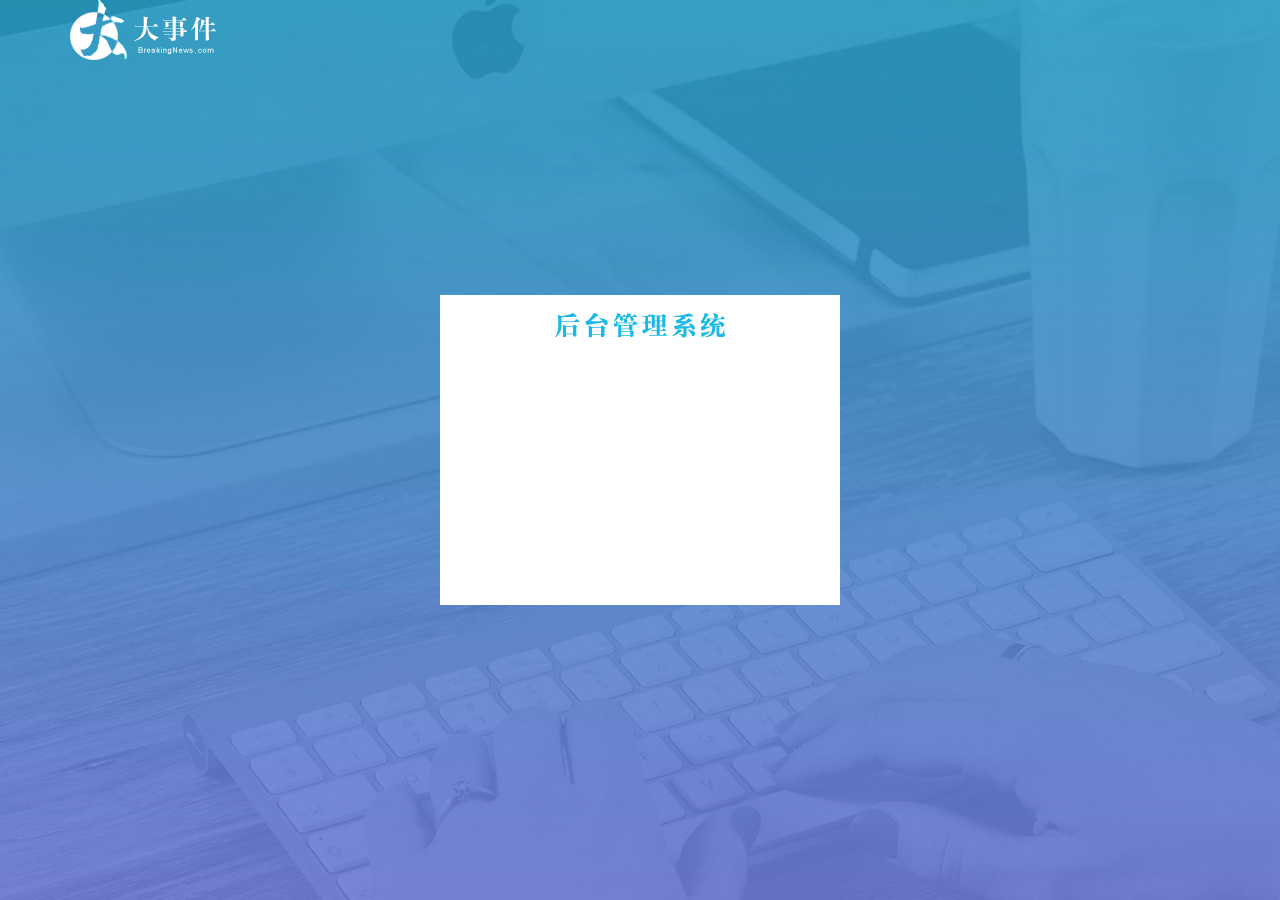
==== index.html @ 4e7e40d3 "xx" ====
<!DOCTYPE html>
<html lang="en">

<head>
  <meta charset="UTF-8" />
  <meta name="viewport" content="width=device-width, initial-scale=1.0" />
  <title>大事件-登录/注册</title>
  <!-- 导入layui的样式 -->
  <link rel="stylesheet" href="/assets/lib/layui/css/layui.css">
  <!-- 导入自己的样式 -->
  <link rel="stylesheet" href="/assets/css/login1.css">
</head>

<body>
  <!-- 头部的logo区域 -->
  <div class="layui-main">
    <img src="/assets/images/logo.png" alt="">
  </div>

  <!-- 登录注册区域 -->
  <div class="loginAndRegBox">
    <div class="title-box"></div>
  </div>
</body>

</html>
---- assets/lib/layui/css/layui.css ----
/** layui-v2.5.5 MIT License By https://www.layui.com */
 .layui-inline,img{display:inline-block;vertical-align:middle}h1,h2,h3,h4,h5,h6{font-weight:400}.layui-edge,.layui-header,.layui-inline,.layui-main{position:relative}.layui-body,.layui-edge,.layui-elip{overflow:hidden}.layui-btn,.layui-edge,.layui-inline,img{vertical-align:middle}.layui-btn,.layui-disabled,.layui-icon,.layui-unselect{-moz-user-select:none;-webkit-user-select:none;-ms-user-select:none}.layui-elip,.layui-form-checkbox span,.layui-form-pane .layui-form-label{text-overflow:ellipsis;white-space:nowrap}.layui-breadcrumb,.layui-tree-btnGroup{visibility:hidden}blockquote,body,button,dd,div,dl,dt,form,h1,h2,h3,h4,h5,h6,input,li,ol,p,pre,td,textarea,th,ul{margin:0;padding:0;-webkit-tap-highlight-color:rgba(0,0,0,0)}a:active,a:hover{outline:0}img{border:none}li{list-style:none}table{border-collapse:collapse;border-spacing:0}h4,h5,h6{font-size:100%}button,input,optgroup,option,select,textarea{font-family:inherit;font-size:inherit;font-style:inherit;font-weight:inherit;outline:0}pre{white-space:pre-wrap;white-space:-moz-pre-wrap;white-space:-pre-wrap;white-space:-o-pre-wrap;word-wrap:break-word}body{line-height:24px;font:14px Helvetica Neue,Helvetica,PingFang SC,Tahoma,Arial,sans-serif}hr{height:1px;margin:10px 0;border:0;clear:both}a{color:#333;text-decoration:none}a:hover{color:#777}a cite{font-style:normal;*cursor:pointer}.layui-border-box,.layui-border-box *{box-sizing:border-box}.layui-box,.layui-box *{box-sizing:content-box}.layui-clear{clear:both;*zoom:1}.layui-clear:after{content:'\20';clear:both;*zoom:1;display:block;height:0}.layui-inline{*display:inline;*zoom:1}.layui-edge{display:inline-block;width:0;height:0;border-width:6px;border-style:dashed;border-color:transparent}.layui-edge-top{top:-4px;border-bottom-color:#999;border-bottom-style:solid}.layui-edge-right{border-left-color:#999;border-left-style:solid}.layui-edge-bottom{top:2px;border-top-color:#999;border-top-style:solid}.layui-edge-left{border-right-color:#999;border-right-style:solid}.layui-disabled,.layui-disabled:hover{color:#d2d2d2!important;cursor:not-allowed!important}.layui-circle{border-radius:100%}.layui-show{display:block!important}.layui-hide{display:none!important}@font-face{font-family:layui-icon;src:url(../font/iconfont.eot?v=250);src:url(../font/iconfont.eot?v=250#iefix) format('embedded-opentype'),url(../font/iconfont.woff2?v=250) format('woff2'),url(../font/iconfont.woff?v=250) format('woff'),url(../font/iconfont.ttf?v=250) format('truetype'),url(../font/iconfont.svg?v=250#layui-icon) format('svg')}.layui-icon{font-family:layui-icon!important;font-size:16px;font-style:normal;-webkit-font-smoothing:antialiased;-moz-osx-font-smoothing:grayscale}.layui-icon-reply-fill:before{content:"\e611"}.layui-icon-set-fill:before{content:"\e614"}.layui-icon-menu-fill:before{content:"\e60f"}.layui-icon-search:before{content:"\e615"}.layui-icon-share:before{content:"\e641"}.layui-icon-set-sm:before{content:"\e620"}.layui-icon-engine:before{content:"\e628"}.layui-icon-close:before{content:"\1006"}.layui-icon-close-fill:before{content:"\1007"}.layui-icon-chart-screen:before{content:"\e629"}.layui-icon-star:before{content:"\e600"}.layui-icon-circle-dot:before{content:"\e617"}.layui-icon-chat:before{content:"\e606"}.layui-icon-release:before{content:"\e609"}.layui-icon-list:before{content:"\e60a"}.layui-icon-chart:before{content:"\e62c"}.layui-icon-ok-circle:before{content:"\1005"}.layui-icon-layim-theme:before{content:"\e61b"}.layui-icon-table:before{content:"\e62d"}.layui-icon-right:before{content:"\e602"}.layui-icon-left:before{content:"\e603"}.layui-icon-cart-simple:before{content:"\e698"}.layui-icon-face-cry:before{content:"\e69c"}.layui-icon-face-smile:before{content:"\e6af"}.layui-icon-survey:before{content:"\e6b2"}.layui-icon-tree:before{content:"\e62e"}.layui-icon-upload-circle:before{content:"\e62f"}.layui-icon-add-circle:before{content:"\e61f"}.layui-icon-download-circle:before{content:"\e601"}.layui-icon-templeate-1:before{content:"\e630"}.layui-icon-util:before{content:"\e631"}.layui-icon-face-surprised:before{content:"\e664"}.layui-icon-edit:before{content:"\e642"}.layui-icon-speaker:before{content:"\e645"}.layui-icon-down:before{content:"\e61a"}.layui-icon-file:before{content:"\e621"}.layui-icon-layouts:before{content:"\e632"}.layui-icon-rate-half:before{content:"\e6c9"}.layui-icon-add-circle-fine:before{content:"\e608"}.layui-icon-prev-circle:before{content:"\e633"}.layui-icon-read:before{content:"\e705"}.layui-icon-404:before{content:"\e61c"}.layui-icon-carousel:before{content:"\e634"}.layui-icon-help:before{content:"\e607"}.layui-icon-code-circle:before{content:"\e635"}.layui-icon-water:before{content:"\e636"}.layui-icon-username:before{content:"\e66f"}.layui-icon-find-fill:before{content:"\e670"}.layui-icon-about:before{content:"\e60b"}.layui-icon-location:before{content:"\e715"}.layui-icon-up:before{content:"\e619"}.layui-icon-pause:before{content:"\e651"}.layui-icon-date:before{content:"\e637"}.layui-icon-layim-uploadfile:before{content:"\e61d"}.layui-icon-delete:before{content:"\e640"}.layui-icon-play:before{content:"\e652"}.layui-icon-top:before{content:"\e604"}.layui-icon-friends:before{content:"\e612"}.layui-icon-refresh-3:before{content:"\e9aa"}.layui-icon-ok:before{content:"\e605"}.layui-icon-layer:before{content:"\e638"}.layui-icon-face-smile-fine:before{content:"\e60c"}.layui-icon-dollar:before{content:"\e659"}.layui-icon-group:before{content:"\e613"}.layui-icon-layim-download:before{content:"\e61e"}.layui-icon-picture-fine:before{content:"\e60d"}.layui-icon-link:before{content:"\e64c"}.layui-icon-diamond:before{content:"\e735"}.layui-icon-log:before{content:"\e60e"}.layui-icon-rate-solid:before{content:"\e67a"}.layui-icon-fonts-del:before{content:"\e64f"}.layui-icon-unlink:before{content:"\e64d"}.layui-icon-fonts-clear:before{content:"\e639"}.layui-icon-triangle-r:before{content:"\e623"}.layui-icon-circle:before{content:"\e63f"}.layui-icon-radio:before{content:"\e643"}.layui-icon-align-center:before{content:"\e647"}.layui-icon-align-right:before{content:"\e648"}.layui-icon-align-left:before{content:"\e649"}.layui-icon-loading-1:before{content:"\e63e"}.layui-icon-return:before{content:"\e65c"}.layui-icon-fonts-strong:before{content:"\e62b"}.layui-icon-upload:before{content:"\e67c"}.layui-icon-dialogue:before{content:"\e63a"}.layui-icon-video:before{content:"\e6ed"}.layui-icon-headset:before{content:"\e6fc"}.layui-icon-cellphone-fine:before{content:"\e63b"}.layui-icon-add-1:before{content:"\e654"}.layui-icon-face-smile-b:before{content:"\e650"}.layui-icon-fonts-html:before{content:"\e64b"}.layui-icon-form:before{content:"\e63c"}.layui-icon-cart:before{content:"\e657"}.layui-icon-camera-fill:before{content:"\e65d"}.layui-icon-tabs:before{content:"\e62a"}.layui-icon-fonts-code:before{content:"\e64e"}.layui-icon-fire:before{content:"\e756"}.layui-icon-set:before{content:"\e716"}.layui-icon-fonts-u:before{content:"\e646"}.layui-icon-triangle-d:before{content:"\e625"}.layui-icon-tips:before{content:"\e702"}.layui-icon-picture:before{content:"\e64a"}.layui-icon-more-vertical:before{content:"\e671"}.layui-icon-flag:before{content:"\e66c"}.layui-icon-loading:before{content:"\e63d"}.layui-icon-fonts-i:before{content:"\e644"}.layui-icon-refresh-1:before{content:"\e666"}.layui-icon-rmb:before{content:"\e65e"}.layui-icon-home:before{content:"\e68e"}.layui-icon-user:before{content:"\e770"}.layui-icon-notice:before{content:"\e667"}.layui-icon-login-weibo:before{content:"\e675"}.layui-icon-voice:before{content:"\e688"}.layui-icon-upload-drag:before{content:"\e681"}.layui-icon-login-qq:before{content:"\e676"}.layui-icon-snowflake:before{content:"\e6b1"}.layui-icon-file-b:before{content:"\e655"}.layui-icon-template:before{content:"\e663"}.layui-icon-auz:before{content:"\e672"}.layui-icon-console:before{content:"\e665"}.layui-icon-app:before{content:"\e653"}.layui-icon-prev:before{content:"\e65a"}.layui-icon-website:before{content:"\e7ae"}.layui-icon-next:before{content:"\e65b"}.layui-icon-component:before{content:"\e857"}.layui-icon-more:before{content:"\e65f"}.layui-icon-login-wechat:before{content:"\e677"}.layui-icon-shrink-right:before{content:"\e668"}.layui-icon-spread-left:before{content:"\e66b"}.layui-icon-camera:before{content:"\e660"}.layui-icon-note:before{content:"\e66e"}.layui-icon-refresh:before{content:"\e669"}.layui-icon-female:before{content:"\e661"}.layui-icon-male:before{content:"\e662"}.layui-icon-password:before{content:"\e673"}.layui-icon-senior:before{content:"\e674"}.layui-icon-theme:before{content:"\e66a"}.layui-icon-tread:before{content:"\e6c5"}.layui-icon-praise:before{content:"\e6c6"}.layui-icon-star-fill:before{content:"\e658"}.layui-icon-rate:before{content:"\e67b"}.layui-icon-template-1:before{content:"\e656"}.layui-icon-vercode:before{content:"\e679"}.layui-icon-cellphone:before{content:"\e678"}.layui-icon-screen-full:before{content:"\e622"}.layui-icon-screen-restore:before{content:"\e758"}.layui-icon-cols:before{content:"\e610"}.layui-icon-export:before{content:"\e67d"}.layui-icon-print:before{content:"\e66d"}.layui-icon-slider:before{content:"\e714"}.layui-icon-addition:before{content:"\e624"}.layui-icon-subtraction:before{content:"\e67e"}.layui-icon-service:before{content:"\e626"}.layui-icon-transfer:before{content:"\e691"}.layui-main{width:1140px;margin:0 auto}.layui-header{z-index:1000;height:60px}.layui-header a:hover{transition:all .5s;-webkit-transition:all .5s}.layui-side{position:fixed;left:0;top:0;bottom:0;z-index:999;width:200px;overflow-x:hidden}.layui-side-scroll{position:relative;width:220px;height:100%;overflow-x:hidden}.layui-body{position:absolute;left:200px;right:0;top:0;bottom:0;z-index:998;width:auto;overflow-y:auto;box-sizing:border-box}.layui-layout-body{overflow:hidden}.layui-layout-admin .layui-header{background-color:#23262E}.layui-layout-admin .layui-side{top:60px;width:200px;overflow-x:hidden}.layui-layout-admin .layui-body{position:fixed;top:60px;bottom:44px}.layui-layout-admin .layui-main{width:auto;margin:0 15px}.layui-layout-admin .layui-footer{position:fixed;left:200px;right:0;bottom:0;height:44px;line-height:44px;padding:0 15px;background-color:#eee}.layui-layout-admin .layui-logo{position:absolute;left:0;top:0;width:200px;height:100%;line-height:60px;text-align:center;color:#009688;font-size:16px}.layui-layout-admin .layui-header .layui-nav{background:0 0}.layui-layout-left{position:absolute!important;left:200px;top:0}.layui-layout-right{position:absolute!important;right:0;top:0}.layui-container{position:relative;margin:0 auto;padding:0 15px;box-sizing:border-box}.layui-fluid{position:relative;margin:0 auto;padding:0 15px}.layui-row:after,.layui-row:before{content:'';display:block;clear:both}.layui-col-lg1,.layui-col-lg10,.layui-col-lg11,.layui-col-lg12,.layui-col-lg2,.layui-col-lg3,.layui-col-lg4,.layui-col-lg5,.layui-col-lg6,.layui-col-lg7,.layui-col-lg8,.layui-col-lg9,.layui-col-md1,.layui-col-md10,.layui-col-md11,.layui-col-md12,.layui-col-md2,.layui-col-md3,.layui-col-md4,.layui-col-md5,.layui-col-md6,.layui-col-md7,.layui-col-md8,.layui-col-md9,.layui-col-sm1,.layui-col-sm10,.layui-col-sm11,.layui-col-sm12,.layui-col-sm2,.layui-col-sm3,.layui-col-sm4,.layui-col-sm5,.layui-col-sm6,.layui-col-sm7,.layui-col-sm8,.layui-col-sm9,.layui-col-xs1,.layui-col-xs10,.layui-col-xs11,.layui-col-xs12,.layui-col-xs2,.layui-col-xs3,.layui-col-xs4,.layui-col-xs5,.layui-col-xs6,.layui-col-xs7,.layui-col-xs8,.layui-col-xs9{position:relative;display:block;box-sizing:border-box}.layui-col-xs1,.layui-col-xs10,.layui-col-xs11,.layui-col-xs12,.layui-col-xs2,.layui-col-xs3,.layui-col-xs4,.layui-col-xs5,.layui-col-xs6,.layui-col-xs7,.layui-col-xs8,.layui-col-xs9{float:left}.layui-col-xs1{width:8.33333333%}.layui-col-xs2{width:16.66666667%}.layui-col-xs3{width:25%}.layui-col-xs4{width:33.33333333%}.layui-col-xs5{width:41.66666667%}.layui-col-xs6{width:50%}.layui-col-xs7{width:58.33333333%}.layui-col-xs8{width:66.66666667%}.layui-col-xs9{width:75%}.layui-col-xs10{width:83.33333333%}.layui-col-xs11{width:91.66666667%}.layui-col-xs12{width:100%}.layui-col-xs-offset1{margin-left:8.33333333%}.layui-col-xs-offset2{margin-left:16.66666667%}.layui-col-xs-offset3{margin-left:25%}.layui-col-xs-offset4{margin-left:33.33333333%}.layui-col-xs-offset5{margin-left:41.66666667%}.layui-col-xs-offset6{margin-left:50%}.layui-col-xs-offset7{margin-left:58.33333333%}.layui-col-xs-offset8{margin-left:66.66666667%}.layui-col-xs-offset9{margin-left:75%}.layui-col-xs-offset10{margin-left:83.33333333%}.layui-col-xs-offset11{margin-left:91.66666667%}.layui-col-xs-offset12{margin-left:100%}@media screen and (max-width:768px){.layui-hide-xs{display:none!important}.layui-show-xs-block{display:block!important}.layui-show-xs-inline{display:inline!important}.layui-show-xs-inline-block{display:inline-block!important}}@media screen and (min-width:768px){.layui-container{width:750px}.layui-hide-sm{display:none!important}.layui-show-sm-block{display:block!important}.layui-show-sm-inline{display:inline!important}.layui-show-sm-inline-block{display:inline-block!important}.layui-col-sm1,.layui-col-sm10,.layui-col-sm11,.layui-col-sm12,.layui-col-sm2,.layui-col-sm3,.layui-col-sm4,.layui-col-sm5,.layui-col-sm6,.layui-col-sm7,.layui-col-sm8,.layui-col-sm9{float:left}.layui-col-sm1{width:8.33333333%}.layui-col-sm2{width:16.66666667%}.layui-col-sm3{width:25%}.layui-col-sm4{width:33.33333333%}.layui-col-sm5{width:41.66666667%}.layui-col-sm6{width:50%}.layui-col-sm7{width:58.33333333%}.layui-col-sm8{width:66.66666667%}.layui-col-sm9{width:75%}.layui-col-sm10{width:83.33333333%}.layui-col-sm11{width:91.66666667%}.layui-col-sm12{width:100%}.layui-col-sm-offset1{margin-left:8.33333333%}.layui-col-sm-offset2{margin-left:16.66666667%}.layui-col-sm-offset3{margin-left:25%}.layui-col-sm-offset4{margin-left:33.33333333%}.layui-col-sm-offset5{margin-left:41.66666667%}.layui-col-sm-offset6{margin-left:50%}.layui-col-sm-offset7{margin-left:58.33333333%}.layui-col-sm-offset8{margin-left:66.66666667%}.layui-col-sm-offset9{margin-left:75%}.layui-col-sm-offset10{margin-left:83.33333333%}.layui-col-sm-offset11{margin-left:91.66666667%}.layui-col-sm-offset12{margin-left:100%}}@media screen and (min-width:992px){.layui-container{width:970px}.layui-hide-md{display:none!important}.layui-show-md-block{display:block!important}.layui-show-md-inline{display:inline!important}.layui-show-md-inline-block{display:inline-block!important}.layui-col-md1,.layui-col-md10,.layui-col-md11,.layui-col-md12,.layui-col-md2,.layui-col-md3,.layui-col-md4,.layui-col-md5,.layui-col-md6,.layui-col-md7,.layui-col-md8,.layui-col-md9{float:left}.layui-col-md1{width:8.33333333%}.layui-col-md2{width:16.66666667%}.layui-col-md3{width:25%}.layui-col-md4{width:33.33333333%}.layui-col-md5{width:41.66666667%}.layui-col-md6{width:50%}.layui-col-md7{width:58.33333333%}.layui-col-md8{width:66.66666667%}.layui-col-md9{width:75%}.layui-col-md10{width:83.33333333%}.layui-col-md11{width:91.66666667%}.layui-col-md12{width:100%}.layui-col-md-offset1{margin-left:8.33333333%}.layui-col-md-offset2{margin-left:16.66666667%}.layui-col-md-offset3{margin-left:25%}.layui-col-md-offset4{margin-left:33.33333333%}.layui-col-md-offset5{margin-left:41.66666667%}.layui-col-md-offset6{margin-left:50%}.layui-col-md-offset7{margin-left:58.33333333%}.layui-col-md-offset8{margin-left:66.66666667%}.layui-col-md-offset9{margin-left:75%}.layui-col-md-offset10{margin-left:83.33333333%}.layui-col-md-offset11{margin-left:91.66666667%}.layui-col-md-offset12{margin-left:100%}}@media screen and (min-width:1200px){.layui-container{width:1170px}.layui-hide-lg{display:none!important}.layui-show-lg-block{display:block!important}.layui-show-lg-inline{display:inline!important}.layui-show-lg-inline-block{display:inline-block!important}.layui-col-lg1,.layui-col-lg10,.layui-col-lg11,.layui-col-lg12,.layui-col-lg2,.layui-col-lg3,.layui-col-lg4,.layui-col-lg5,.layui-col-lg6,.layui-col-lg7,.layui-col-lg8,.layui-col-lg9{float:left}.layui-col-lg1{width:8.33333333%}.layui-col-lg2{width:16.66666667%}.layui-col-lg3{width:25%}.layui-col-lg4{width:33.33333333%}.layui-col-lg5{width:41.66666667%}.layui-col-lg6{width:50%}.layui-col-lg7{width:58.33333333%}.layui-col-lg8{width:66.66666667%}.layui-col-lg9{width:75%}.layui-col-lg10{width:83.33333333%}.layui-col-lg11{width:91.66666667%}.layui-col-lg12{width:100%}.layui-col-lg-offset1{margin-left:8.33333333%}.layui-col-lg-offset2{margin-left:16.66666667%}.layui-col-lg-offset3{margin-left:25%}.layui-col-lg-offset4{margin-left:33.33333333%}.layui-col-lg-offset5{margin-left:41.66666667%}.layui-col-lg-offset6{margin-left:50%}.layui-col-lg-offset7{margin-left:58.33333333%}.layui-col-lg-offset8{margin-left:66.66666667%}.layui-col-lg-offset9{margin-left:75%}.layui-col-lg-offset10{margin-left:83.33333333%}.layui-col-lg-offset11{margin-left:91.66666667%}.layui-col-lg-offset12{margin-left:100%}}.layui-col-space1{margin:-.5px}.layui-col-space1>*{padding:.5px}.layui-col-space3{margin:-1.5px}.layui-col-space3>*{padding:1.5px}.layui-col-space5{margin:-2.5px}.layui-col-space5>*{padding:2.5px}.layui-col-space8{margin:-3.5px}.layui-col-space8>*{padding:3.5px}.layui-col-space10{margin:-5px}.layui-col-space10>*{padding:5px}.layui-col-space12{margin:-6px}.layui-col-space12>*{padding:6px}.layui-col-space15{margin:-7.5px}.layui-col-space15>*{padding:7.5px}.layui-col-space18{margin:-9px}.layui-col-space18>*{padding:9px}.layui-col-space20{margin:-10px}.layui-col-space20>*{padding:10px}.layui-col-space22{margin:-11px}.layui-col-space22>*{padding:11px}.layui-col-space25{margin:-12.5px}.layui-col-space25>*{padding:12.5px}.layui-col-space30{margin:-15px}.layui-col-space30>*{padding:15px}.layui-btn,.layui-input,.layui-select,.layui-textarea,.layui-upload-button{outline:0;-webkit-appearance:none;transition:all .3s;-webkit-transition:all .3s;box-sizing:border-box}.layui-elem-quote{margin-bottom:10px;padding:15px;line-height:22px;border-left:5px solid #009688;border-radius:0 2px 2px 0;background-color:#f2f2f2}.layui-quote-nm{border-style:solid;border-width:1px 1px 1px 5px;background:0 0}.layui-elem-field{margin-bottom:10px;padding:0;border-width:1px;border-style:solid}.layui-elem-field legend{margin-left:20px;padding:0 10px;font-size:20px;font-weight:300}.layui-field-title{margin:10px 0 20px;border-width:1px 0 0}.layui-field-box{padding:10px 15px}.layui-field-title .layui-field-box{padding:10px 0}.layui-progress{position:relative;height:6px;border-radius:20px;background-color:#e2e2e2}.layui-progress-bar{position:absolute;left:0;top:0;width:0;max-width:100%;height:6px;border-radius:20px;text-align:right;background-color:#5FB878;transition:all .3s;-webkit-transition:all .3s}.layui-progress-big,.layui-progress-big .layui-progress-bar{height:18px;line-height:18px}.layui-progress-text{position:relative;top:-20px;line-height:18px;font-size:12px;color:#666}.layui-progress-big .layui-progress-text{position:static;padding:0 10px;color:#fff}.layui-collapse{border-width:1px;border-style:solid;border-radius:2px}.layui-colla-content,.layui-colla-item{border-top-width:1px;border-top-style:solid}.layui-colla-item:first-child{border-top:none}.layui-colla-title{position:relative;height:42px;line-height:42px;padding:0 15px 0 35px;color:#333;background-color:#f2f2f2;cursor:pointer;font-size:14px;overflow:hidden}.layui-colla-content{display:none;padding:10px 15px;line-height:22px;color:#666}.layui-colla-icon{position:absolute;left:15px;top:0;font-size:14px}.layui-card{margin-bottom:15px;border-radius:2px;background-color:#fff;box-shadow:0 1px 2px 0 rgba(0,0,0,.05)}.layui-card:last-child{margin-bottom:0}.layui-card-header{position:relative;height:42px;line-height:42px;padding:0 15px;border-bottom:1px solid #f6f6f6;color:#333;border-radius:2px 2px 0 0;font-size:14px}.layui-bg-black,.layui-bg-blue,.layui-bg-cyan,.layui-bg-green,.layui-bg-orange,.layui-bg-red{color:#fff!important}.layui-card-body{position:relative;padding:10px 15px;line-height:24px}.layui-card-body[pad15]{padding:15px}.layui-card-body[pad20]{padding:20px}.layui-card-body .layui-table{margin:5px 0}.layui-card .layui-tab{margin:0}.layui-panel-window{position:relative;padding:15px;border-radius:0;border-top:5px solid #E6E6E6;background-color:#fff}.layui-auxiliar-moving{position:fixed;left:0;right:0;top:0;bottom:0;width:100%;height:100%;background:0 0;z-index:9999999999}.layui-form-label,.layui-form-mid,.layui-form-select,.layui-input-block,.layui-input-inline,.layui-textarea{position:relative}.layui-bg-red{background-color:#FF5722!important}.layui-bg-orange{background-color:#FFB800!important}.layui-bg-green{background-color:#009688!important}.layui-bg-cyan{background-color:#2F4056!important}.layui-bg-blue{background-color:#1E9FFF!important}.layui-bg-black{background-color:#393D49!important}.layui-bg-gray{background-color:#eee!important;color:#666!important}.layui-badge-rim,.layui-colla-content,.layui-colla-item,.layui-collapse,.layui-elem-field,.layui-form-pane .layui-form-item[pane],.layui-form-pane .layui-form-label,.layui-input,.layui-layedit,.layui-layedit-tool,.layui-quote-nm,.layui-select,.layui-tab-bar,.layui-tab-card,.layui-tab-title,.layui-tab-title .layui-this:after,.layui-textarea{border-color:#e6e6e6}.layui-timeline-item:before,hr{background-color:#e6e6e6}.layui-text{line-height:22px;font-size:14px;color:#666}.layui-text h1,.layui-text h2,.layui-text h3{font-weight:500;color:#333}.layui-text h1{font-size:30px}.layui-text h2{font-size:24px}.layui-text h3{font-size:18px}.layui-text a:not(.layui-btn){color:#01AAED}.layui-text a:not(.layui-btn):hover{text-decoration:underline}.layui-text ul{padding:5px 0 5px 15px}.layui-text ul li{margin-top:5px;list-style-type:disc}.layui-text em,.layui-word-aux{color:#999!important;padding:0 5px!important}.layui-btn{display:inline-block;height:38px;line-height:38px;padding:0 18px;background-color:#009688;color:#fff;white-space:nowrap;text-align:center;font-size:14px;border:none;border-radius:2px;cursor:pointer}.layui-btn:hover{opacity:.8;filter:alpha(opacity=80);color:#fff}.layui-btn:active{opacity:1;filter:alpha(opacity=100)}.layui-btn+.layui-btn{margin-left:10px}.layui-btn-container{font-size:0}.layui-btn-container .layui-btn{margin-right:10px;margin-bottom:10px}.layui-btn-container .layui-btn+.layui-btn{margin-left:0}.layui-table .layui-btn-container .layui-btn{margin-bottom:9px}.layui-btn-radius{border-radius:100px}.layui-btn .layui-icon{margin-right:3px;font-size:18px;vertical-align:bottom;vertical-align:middle\9}.layui-btn-primary{border:1px solid #C9C9C9;background-color:#fff;color:#555}.layui-btn-primary:hover{border-color:#009688;color:#333}.layui-btn-normal{background-color:#1E9FFF}.layui-btn-warm{background-color:#FFB800}.layui-btn-danger{background-color:#FF5722}.layui-btn-checked{background-color:#5FB878}.layui-btn-disabled,.layui-btn-disabled:active,.layui-btn-disabled:hover{border:1px solid #e6e6e6;background-color:#FBFBFB;color:#C9C9C9;cursor:not-allowed;opacity:1}.layui-btn-lg{height:44px;line-height:44px;padding:0 25px;font-size:16px}.layui-btn-sm{height:30px;line-height:30px;padding:0 10px;font-size:12px}.layui-btn-sm i{font-size:16px!important}.layui-btn-xs{height:22px;line-height:22px;padding:0 5px;font-size:12px}.layui-btn-xs i{font-size:14px!important}.layui-btn-group{display:inline-block;vertical-align:middle;font-size:0}.layui-btn-group .layui-btn{margin-left:0!important;margin-right:0!important;border-left:1px solid rgba(255,255,255,.5);border-radius:0}.layui-btn-group .layui-btn-primary{border-left:none}.layui-btn-group .layui-btn-primary:hover{border-color:#C9C9C9;color:#009688}.layui-btn-group .layui-btn:first-child{border-left:none;border-radius:2px 0 0 2px}.layui-btn-group .layui-btn-primary:first-child{border-left:1px solid #c9c9c9}.layui-btn-group .layui-btn:last-child{border-radius:0 2px 2px 0}.layui-btn-group .layui-btn+.layui-btn{margin-left:0}.layui-btn-group+.layui-btn-group{margin-left:10px}.layui-btn-fluid{width:100%}.layui-input,.layui-select,.layui-textarea{height:38px;line-height:1.3;line-height:38px\9;border-width:1px;border-style:solid;background-color:#fff;border-radius:2px}.layui-input::-webkit-input-placeholder,.layui-select::-webkit-input-placeholder,.layui-textarea::-webkit-input-placeholder{line-height:1.3}.layui-input,.layui-textarea{display:block;width:100%;padding-left:10px}.layui-input:hover,.layui-textarea:hover{border-color:#D2D2D2!important}.layui-input:focus,.layui-textarea:focus{border-color:#C9C9C9!important}.layui-textarea{min-height:100px;height:auto;line-height:20px;padding:6px 10px;resize:vertical}.layui-select{padding:0 10px}.layui-form input[type=checkbox],.layui-form input[type=radio],.layui-form select{display:none}.layui-form [lay-ignore]{display:initial}.layui-form-item{margin-bottom:15px;clear:both;*zoom:1}.layui-form-item:after{content:'\20';clear:both;*zoom:1;display:block;height:0}.layui-form-label{float:left;display:block;padding:9px 15px;width:80px;font-weight:400;line-height:20px;text-align:right}.layui-form-label-col{display:block;float:none;padding:9px 0;line-height:20px;text-align:left}.layui-form-item .layui-inline{margin-bottom:5px;margin-right:10px}.layui-input-block{margin-left:110px;min-height:36px}.layui-input-inline{display:inline-block;vertical-align:middle}.layui-form-item .layui-input-inline{float:left;width:190px;margin-right:10px}.layui-form-text .layui-input-inline{width:auto}.layui-form-mid{float:left;display:block;padding:9px 0!important;line-height:20px;margin-right:10px}.layui-form-danger+.layui-form-select .layui-input,.layui-form-danger:focus{border-color:#FF5722!important}.layui-form-select .layui-input{padding-right:30px;cursor:pointer}.layui-form-select .layui-edge{position:absolute;right:10px;top:50%;margin-top:-3px;cursor:pointer;border-width:6px;border-top-color:#c2c2c2;border-top-style:solid;transition:all .3s;-webkit-transition:all .3s}.layui-form-select dl{display:none;position:absolute;left:0;top:42px;padding:5px 0;z-index:899;min-width:100%;border:1px solid #d2d2d2;max-height:300px;overflow-y:auto;background-color:#fff;border-radius:2px;box-shadow:0 2px 4px rgba(0,0,0,.12);box-sizing:border-box}.layui-form-select dl dd,.layui-form-select dl dt{padding:0 10px;line-height:36px;white-space:nowrap;overflow:hidden;text-overflow:ellipsis}.layui-form-select dl dt{font-size:12px;color:#999}.layui-form-select dl dd{cursor:pointer}.layui-form-select dl dd:hover{background-color:#f2f2f2;-webkit-transition:.5s all;transition:.5s all}.layui-form-select .layui-select-group dd{padding-left:20px}.layui-form-select dl dd.layui-select-tips{padding-left:10px!important;color:#999}.layui-form-select dl dd.layui-this{background-color:#5FB878;color:#fff}.layui-form-checkbox,.layui-form-select dl dd.layui-disabled{background-color:#fff}.layui-form-selected dl{display:block}.layui-form-checkbox,.layui-form-checkbox *,.layui-form-switch{display:inline-block;vertical-align:middle}.layui-form-selected .layui-edge{margin-top:-9px;-webkit-transform:rotate(180deg);transform:rotate(180deg);margin-top:-3px\9}:root .layui-form-selected .layui-edge{margin-top:-9px\0/IE9}.layui-form-selectup dl{top:auto;bottom:42px}.layui-select-none{margin:5px 0;text-align:center;color:#999}.layui-select-disabled .layui-disabled{border-color:#eee!important}.layui-select-disabled .layui-edge{border-top-color:#d2d2d2}.layui-form-checkbox{position:relative;height:30px;line-height:30px;margin-right:10px;padding-right:30px;cursor:pointer;font-size:0;-webkit-transition:.1s linear;transition:.1s linear;box-sizing:border-box}.layui-form-checkbox span{padding:0 10px;height:100%;font-size:14px;border-radius:2px 0 0 2px;background-color:#d2d2d2;color:#fff;overflow:hidden}.layui-form-checkbox:hover span{background-color:#c2c2c2}.layui-form-checkbox i{position:absolute;right:0;top:0;width:30px;height:28px;border:1px solid #d2d2d2;border-left:none;border-radius:0 2px 2px 0;color:#fff;font-size:20px;text-align:center}.layui-form-checkbox:hover i{border-color:#c2c2c2;color:#c2c2c2}.layui-form-checked,.layui-form-checked:hover{border-color:#5FB878}.layui-form-checked span,.layui-form-checked:hover span{background-color:#5FB878}.layui-form-checked i,.layui-form-checked:hover i{color:#5FB878}.layui-form-item .layui-form-checkbox{margin-top:4px}.layui-form-checkbox[lay-skin=primary]{height:auto!important;line-height:normal!important;min-width:18px;min-height:18px;border:none!important;margin-right:0;padding-left:28px;padding-right:0;background:0 0}.layui-form-checkbox[lay-skin=primary] span{padding-left:0;padding-right:15px;line-height:18px;background:0 0;color:#666}.layui-form-checkbox[lay-skin=primary] i{right:auto;left:0;width:16px;height:16px;line-height:16px;border:1px solid #d2d2d2;font-size:12px;border-radius:2px;background-color:#fff;-webkit-transition:.1s linear;transition:.1s linear}.layui-form-checkbox[lay-skin=primary]:hover i{border-color:#5FB878;color:#fff}.layui-form-checked[lay-skin=primary] i{border-color:#5FB878!important;background-color:#5FB878;color:#fff}.layui-checkbox-disbaled[lay-skin=primary] span{background:0 0!important;color:#c2c2c2}.layui-checkbox-disbaled[lay-skin=primary]:hover i{border-color:#d2d2d2}.layui-form-item .layui-form-checkbox[lay-skin=primary]{margin-top:10px}.layui-form-switch{position:relative;height:22px;line-height:22px;min-width:35px;padding:0 5px;margin-top:8px;border:1px solid #d2d2d2;border-radius:20px;cursor:pointer;background-color:#fff;-webkit-transition:.1s linear;transition:.1s linear}.layui-form-switch i{position:absolute;left:5px;top:3px;width:16px;height:16px;border-radius:20px;background-color:#d2d2d2;-webkit-transition:.1s linear;transition:.1s linear}.layui-form-switch em{position:relative;top:0;width:25px;margin-left:21px;padding:0!important;text-align:center!important;color:#999!important;font-style:normal!important;font-size:12px}.layui-form-onswitch{border-color:#5FB878;background-color:#5FB878}.layui-checkbox-disbaled,.layui-checkbox-disbaled i{border-color:#e2e2e2!important}.layui-form-onswitch i{left:100%;margin-left:-21px;background-color:#fff}.layui-form-onswitch em{margin-left:5px;margin-right:21px;color:#fff!important}.layui-checkbox-disbaled span{background-color:#e2e2e2!important}.layui-checkbox-disbaled:hover i{color:#fff!important}[lay-radio]{display:none}.layui-form-radio,.layui-form-radio *{display:inline-block;vertical-align:middle}.layui-form-radio{line-height:28px;margin:6px 10px 0 0;padding-right:10px;cursor:pointer;font-size:0}.layui-form-radio *{font-size:14px}.layui-form-radio>i{margin-right:8px;font-size:22px;color:#c2c2c2}.layui-form-radio>i:hover,.layui-form-radioed>i{color:#5FB878}.layui-radio-disbaled>i{color:#e2e2e2!important}.layui-form-pane .layui-form-label{width:110px;padding:8px 15px;height:38px;line-height:20px;border-width:1px;border-style:solid;border-radius:2px 0 0 2px;text-align:center;background-color:#FBFBFB;overflow:hidden;box-sizing:border-box}.layui-form-pane .layui-input-inline{margin-left:-1px}.layui-form-pane .layui-input-block{margin-left:110px;left:-1px}.layui-form-pane .layui-input{border-radius:0 2px 2px 0}.layui-form-pane .layui-form-text .layui-form-label{float:none;width:100%;border-radius:2px;box-sizing:border-box;text-align:left}.layui-form-pane .layui-form-text .layui-input-inline{display:block;margin:0;top:-1px;clear:both}.layui-form-pane .layui-form-text .layui-input-block{margin:0;left:0;top:-1px}.layui-form-pane .layui-form-text .layui-textarea{min-height:100px;border-radius:0 0 2px 2px}.layui-form-pane .layui-form-checkbox{margin:4px 0 4px 10px}.layui-form-pane .layui-form-radio,.layui-form-pane .layui-form-switch{margin-top:6px;margin-left:10px}.layui-form-pane .layui-form-item[pane]{position:relative;border-width:1px;border-style:solid}.layui-form-pane .layui-form-item[pane] .layui-form-label{position:absolute;left:0;top:0;height:100%;border-width:0 1px 0 0}.layui-form-pane .layui-form-item[pane] .layui-input-inline{margin-left:110px}@media screen and (max-width:450px){.layui-form-item .layui-form-label{text-overflow:ellipsis;overflow:hidden;white-space:nowrap}.layui-form-item .layui-inline{display:block;margin-right:0;margin-bottom:20px;clear:both}.layui-form-item .layui-inline:after{content:'\20';clear:both;display:block;height:0}.layui-form-item .layui-input-inline{display:block;float:none;left:-3px;width:auto;margin:0 0 10px 112px}.layui-form-item .layui-input-inline+.layui-form-mid{margin-left:110px;top:-5px;padding:0}.layui-form-item .layui-form-checkbox{margin-right:5px;margin-bottom:5px}}.layui-layedit{border-width:1px;border-style:solid;border-radius:2px}.layui-layedit-tool{padding:3px 5px;border-bottom-width:1px;border-bottom-style:solid;font-size:0}.layedit-tool-fixed{position:fixed;top:0;border-top:1px solid #e2e2e2}.layui-layedit-tool .layedit-tool-mid,.layui-layedit-tool .layui-icon{display:inline-block;vertical-align:middle;text-align:center;font-size:14px}.layui-layedit-tool .layui-icon{position:relative;width:32px;height:30px;line-height:30px;margin:3px 5px;color:#777;cursor:pointer;border-radius:2px}.layui-layedit-tool .layui-icon:hover{color:#393D49}.layui-layedit-tool .layui-icon:active{color:#000}.layui-layedit-tool .layedit-tool-active{background-color:#e2e2e2;color:#000}.layui-layedit-tool .layui-disabled,.layui-layedit-tool .layui-disabled:hover{color:#d2d2d2;cursor:not-allowed}.layui-layedit-tool .layedit-tool-mid{width:1px;height:18px;margin:0 10px;background-color:#d2d2d2}.layedit-tool-html{width:50px!important;font-size:30px!important}.layedit-tool-b,.layedit-tool-code,.layedit-tool-help{font-size:16px!important}.layedit-tool-d,.layedit-tool-face,.layedit-tool-image,.layedit-tool-unlink{font-size:18px!important}.layedit-tool-image input{position:absolute;font-size:0;left:0;top:0;width:100%;height:100%;opacity:.01;filter:Alpha(opacity=1);cursor:pointer}.layui-layedit-iframe iframe{display:block;width:100%}#LAY_layedit_code{overflow:hidden}.layui-laypage{display:inline-block;*display:inline;*zoom:1;vertical-align:middle;margin:10px 0;font-size:0}.layui-laypage>a:first-child,.layui-laypage>a:first-child em{border-radius:2px 0 0 2px}.layui-laypage>a:last-child,.layui-laypage>a:last-child em{border-radius:0 2px 2px 0}.layui-laypage>:first-child{margin-left:0!important}.layui-laypage>:last-child{margin-right:0!important}.layui-laypage a,.layui-laypage button,.layui-laypage input,.layui-laypage select,.layui-laypage span{border:1px solid #e2e2e2}.layui-laypage a,.layui-laypage span{display:inline-block;*display:inline;*zoom:1;vertical-align:middle;padding:0 15px;height:28px;line-height:28px;margin:0 -1px 5px 0;background-color:#fff;color:#333;font-size:12px}.layui-flow-more a *,.layui-laypage input,.layui-table-view select[lay-ignore]{display:inline-block}.layui-laypage a:hover{color:#009688}.layui-laypage em{font-style:normal}.layui-laypage .layui-laypage-spr{color:#999;font-weight:700}.layui-laypage a{text-decoration:none}.layui-laypage .layui-laypage-curr{position:relative}.layui-laypage .layui-laypage-curr em{position:relative;color:#fff}.layui-laypage .layui-laypage-curr .layui-laypage-em{position:absolute;left:-1px;top:-1px;padding:1px;width:100%;height:100%;background-color:#009688}.layui-laypage-em{border-radius:2px}.layui-laypage-next em,.layui-laypage-prev em{font-family:Sim sun;font-size:16px}.layui-laypage .layui-laypage-count,.layui-laypage .layui-laypage-limits,.layui-laypage .layui-laypage-refresh,.layui-laypage .layui-laypage-skip{margin-left:10px;margin-right:10px;padding:0;border:none}.layui-laypage .layui-laypage-limits,.layui-laypage .layui-laypage-refresh{vertical-align:top}.layui-laypage .layui-laypage-refresh i{font-size:18px;cursor:pointer}.layui-laypage select{height:22px;padding:3px;border-radius:2px;cursor:pointer}.layui-laypage .layui-laypage-skip{height:30px;line-height:30px;color:#999}.layui-laypage button,.layui-laypage input{height:30px;line-height:30px;border-radius:2px;vertical-align:top;background-color:#fff;box-sizing:border-box}.layui-laypage input{width:40px;margin:0 10px;padding:0 3px;text-align:center}.layui-laypage input:focus,.layui-laypage select:focus{border-color:#009688!important}.layui-laypage button{margin-left:10px;padding:0 10px;cursor:pointer}.layui-table,.layui-table-view{margin:10px 0}.layui-flow-more{margin:10px 0;text-align:center;color:#999;font-size:14px}.layui-flow-more a{height:32px;line-height:32px}.layui-flow-more a *{vertical-align:top}.layui-flow-more a cite{padding:0 20px;border-radius:3px;background-color:#eee;color:#333;font-style:normal}.layui-flow-more a cite:hover{opacity:.8}.layui-flow-more a i{font-size:30px;color:#737383}.layui-table{width:100%;background-color:#fff;color:#666}.layui-table tr{transition:all .3s;-webkit-transition:all .3s}.layui-table th{text-align:left;font-weight:400}.layui-table tbody tr:hover,.layui-table thead tr,.layui-table-click,.layui-table-header,.layui-table-hover,.layui-table-mend,.layui-table-patch,.layui-table-tool,.layui-table-total,.layui-table-total tr,.layui-table[lay-even] tr:nth-child(even){background-color:#f2f2f2}.layui-table td,.layui-table th,.layui-table-col-set,.layui-table-fixed-r,.layui-table-grid-down,.layui-table-header,.layui-table-page,.layui-table-tips-main,.layui-table-tool,.layui-table-total,.layui-table-view,.layui-table[lay-skin=line],.layui-table[lay-skin=row]{border-width:1px;border-style:solid;border-color:#e6e6e6}.layui-table td,.layui-table th{position:relative;padding:9px 15px;min-height:20px;line-height:20px;font-size:14px}.layui-table[lay-skin=line] td,.layui-table[lay-skin=line] th{border-width:0 0 1px}.layui-table[lay-skin=row] td,.layui-table[lay-skin=row] th{border-width:0 1px 0 0}.layui-table[lay-skin=nob] td,.layui-table[lay-skin=nob] th{border:none}.layui-table img{max-width:100px}.layui-table[lay-size=lg] td,.layui-table[lay-size=lg] th{padding:15px 30px}.layui-table-view .layui-table[lay-size=lg] .layui-table-cell{height:40px;line-height:40px}.layui-table[lay-size=sm] td,.layui-table[lay-size=sm] th{font-size:12px;padding:5px 10px}.layui-table-view .layui-table[lay-size=sm] .layui-table-cell{height:20px;line-height:20px}.layui-table[lay-data]{display:none}.layui-table-box{position:relative;overflow:hidden}.layui-table-view .layui-table{position:relative;width:auto;margin:0}.layui-table-view .layui-table[lay-skin=line]{border-width:0 1px 0 0}.layui-table-view .layui-table[lay-skin=row]{border-width:0 0 1px}.layui-table-view .layui-table td,.layui-table-view .layui-table th{padding:5px 0;border-top:none;border-left:none}.layui-table-view .layui-table th.layui-unselect .layui-table-cell span{cursor:pointer}.layui-table-view .layui-table td{cursor:default}.layui-table-view .layui-table td[data-edit=text]{cursor:text}.layui-table-view .layui-form-checkbox[lay-skin=primary] i{width:18px;height:18px}.layui-table-view .layui-form-radio{line-height:0;padding:0}.layui-table-view .layui-form-radio>i{margin:0;font-size:20px}.layui-table-init{position:absolute;left:0;top:0;width:100%;height:100%;text-align:center;z-index:110}.layui-table-init .layui-icon{position:absolute;left:50%;top:50%;margin:-15px 0 0 -15px;font-size:30px;color:#c2c2c2}.layui-table-header{border-width:0 0 1px;overflow:hidden}.layui-table-header .layui-table{margin-bottom:-1px}.layui-table-tool .layui-inline[lay-event]{position:relative;width:26px;height:26px;padding:5px;line-height:16px;margin-right:10px;text-align:center;color:#333;border:1px solid #ccc;cursor:pointer;-webkit-transition:.5s all;transition:.5s all}.layui-table-tool .layui-inline[lay-event]:hover{border:1px solid #999}.layui-table-tool-temp{padding-right:120px}.layui-table-tool-self{position:absolute;right:17px;top:10px}.layui-table-tool .layui-table-tool-self .layui-inline[lay-event]{margin:0 0 0 10px}.layui-table-tool-panel{position:absolute;top:29px;left:-1px;padding:5px 0;min-width:150px;min-height:40px;border:1px solid #d2d2d2;text-align:left;overflow-y:auto;background-color:#fff;box-shadow:0 2px 4px rgba(0,0,0,.12)}.layui-table-cell,.layui-table-tool-panel li{overflow:hidden;text-overflow:ellipsis;white-space:nowrap}.layui-table-tool-panel li{padding:0 10px;line-height:30px;-webkit-transition:.5s all;transition:.5s all}.layui-table-tool-panel li .layui-form-checkbox[lay-skin=primary]{width:100%;padding-left:28px}.layui-table-tool-panel li:hover{background-color:#f2f2f2}.layui-table-tool-panel li .layui-form-checkbox[lay-skin=primary] i{position:absolute;left:0;top:0}.layui-table-tool-panel li .layui-form-checkbox[lay-skin=primary] span{padding:0}.layui-table-tool .layui-table-tool-self .layui-table-tool-panel{left:auto;right:-1px}.layui-table-col-set{position:absolute;right:0;top:0;width:20px;height:100%;border-width:0 0 0 1px;background-color:#fff}.layui-table-sort{width:10px;height:20px;margin-left:5px;cursor:pointer!important}.layui-table-sort .layui-edge{position:absolute;left:5px;border-width:5px}.layui-table-sort .layui-table-sort-asc{top:3px;border-top:none;border-bottom-style:solid;border-bottom-color:#b2b2b2}.layui-table-sort .layui-table-sort-asc:hover{border-bottom-color:#666}.layui-table-sort .layui-table-sort-desc{bottom:5px;border-bottom:none;border-top-style:solid;border-top-color:#b2b2b2}.layui-table-sort .layui-table-sort-desc:hover{border-top-color:#666}.layui-table-sort[lay-sort=asc] .layui-table-sort-asc{border-bottom-color:#000}.layui-table-sort[lay-sort=desc] .layui-table-sort-desc{border-top-color:#000}.layui-table-cell{height:28px;line-height:28px;padding:0 15px;position:relative;box-sizing:border-box}.layui-table-cell .layui-form-checkbox[lay-skin=primary]{top:-1px;padding:0}.layui-table-cell .layui-table-link{color:#01AAED}.laytable-cell-checkbox,.laytable-cell-numbers,.laytable-cell-radio,.laytable-cell-space{padding:0;text-align:center}.layui-table-body{position:relative;overflow:auto;margin-right:-1px;margin-bottom:-1px}.layui-table-body .layui-none{line-height:26px;padding:15px;text-align:center;color:#999}.layui-table-fixed{position:absolute;left:0;top:0;z-index:101}.layui-table-fixed .layui-table-body{overflow:hidden}.layui-table-fixed-l{box-shadow:0 -1px 8px rgba(0,0,0,.08)}.layui-table-fixed-r{left:auto;right:-1px;border-width:0 0 0 1px;box-shadow:-1px 0 8px rgba(0,0,0,.08)}.layui-table-fixed-r .layui-table-header{position:relative;overflow:visible}.layui-table-mend{position:absolute;right:-49px;top:0;height:100%;width:50px}.layui-table-tool{position:relative;z-index:890;width:100%;min-height:50px;line-height:30px;padding:10px 15px;border-width:0 0 1px}.layui-table-tool .layui-btn-container{margin-bottom:-10px}.layui-table-page,.layui-table-total{border-width:1px 0 0;margin-bottom:-1px;overflow:hidden}.layui-table-page{position:relative;width:100%;padding:7px 7px 0;height:41px;font-size:12px;white-space:nowrap}.layui-table-page>div{height:26px}.layui-table-page .layui-laypage{margin:0}.layui-table-page .layui-laypage a,.layui-table-page .layui-laypage span{height:26px;line-height:26px;margin-bottom:10px;border:none;background:0 0}.layui-table-page .layui-laypage a,.layui-table-page .layui-laypage span.layui-laypage-curr{padding:0 12px}.layui-table-page .layui-laypage span{margin-left:0;padding:0}.layui-table-page .layui-laypage .layui-laypage-prev{margin-left:-7px!important}.layui-table-page .layui-laypage .layui-laypage-curr .layui-laypage-em{left:0;top:0;padding:0}.layui-table-page .layui-laypage button,.layui-table-page .layui-laypage input{height:26px;line-height:26px}.layui-table-page .layui-laypage input{width:40px}.layui-table-page .layui-laypage button{padding:0 10px}.layui-table-page select{height:18px}.layui-table-patch .layui-table-cell{padding:0;width:30px}.layui-table-edit{position:absolute;left:0;top:0;width:100%;height:100%;padding:0 14px 1px;border-radius:0;box-shadow:1px 1px 20px rgba(0,0,0,.15)}.layui-table-edit:focus{border-color:#5FB878!important}select.layui-table-edit{padding:0 0 0 10px;border-color:#C9C9C9}.layui-table-view .layui-form-checkbox,.layui-table-view .layui-form-radio,.layui-table-view .layui-form-switch{top:0;margin:0;box-sizing:content-box}.layui-table-view .layui-form-checkbox{top:-1px;height:26px;line-height:26px}.layui-table-view .layui-form-checkbox i{height:26px}.layui-table-grid .layui-table-cell{overflow:visible}.layui-table-grid-down{position:absolute;top:0;right:0;width:26px;height:100%;padding:5px 0;border-width:0 0 0 1px;text-align:center;background-color:#fff;color:#999;cursor:pointer}.layui-table-grid-down .layui-icon{position:absolute;top:50%;left:50%;margin:-8px 0 0 -8px}.layui-table-grid-down:hover{background-color:#fbfbfb}body .layui-table-tips .layui-layer-content{background:0 0;padding:0;box-shadow:0 1px 6px rgba(0,0,0,.12)}.layui-table-tips-main{margin:-44px 0 0 -1px;max-height:150px;padding:8px 15px;font-size:14px;overflow-y:scroll;background-color:#fff;color:#666}.layui-table-tips-c{position:absolute;right:-3px;top:-13px;width:20px;height:20px;padding:3px;cursor:pointer;background-color:#666;border-radius:50%;color:#fff}.layui-table-tips-c:hover{background-color:#777}.layui-table-tips-c:before{position:relative;right:-2px}.layui-upload-file{display:none!important;opacity:.01;filter:Alpha(opacity=1)}.layui-upload-drag,.layui-upload-form,.layui-upload-wrap{display:inline-block}.layui-upload-list{margin:10px 0}.layui-upload-choose{padding:0 10px;color:#999}.layui-upload-drag{position:relative;padding:30px;border:1px dashed #e2e2e2;background-color:#fff;text-align:center;cursor:pointer;color:#999}.layui-upload-drag .layui-icon{font-size:50px;color:#009688}.layui-upload-drag[lay-over]{border-color:#009688}.layui-upload-iframe{position:absolute;width:0;height:0;border:0;visibility:hidden}.layui-upload-wrap{position:relative;vertical-align:middle}.layui-upload-wrap .layui-upload-file{display:block!important;position:absolute;left:0;top:0;z-index:10;font-size:100px;width:100%;height:100%;opacity:.01;filter:Alpha(opacity=1);cursor:pointer}.layui-transfer-active,.layui-transfer-box{display:inline-block;vertical-align:middle}.layui-transfer-box,.layui-transfer-header,.layui-transfer-search{border-width:0;border-style:solid;border-color:#e6e6e6}.layui-transfer-box{position:relative;border-width:1px;width:200px;height:360px;border-radius:2px;background-color:#fff}.layui-transfer-box .layui-form-checkbox{width:100%;margin:0!important}.layui-transfer-header{height:38px;line-height:38px;padding:0 10px;border-bottom-width:1px}.layui-transfer-search{position:relative;padding:10px;border-bottom-width:1px}.layui-transfer-search .layui-input{height:32px;padding-left:30px;font-size:12px}.layui-transfer-search .layui-icon-search{position:absolute;left:20px;top:50%;margin-top:-8px;color:#666}.layui-transfer-active{margin:0 15px}.layui-transfer-active .layui-btn{display:block;margin:0;padding:0 15px;background-color:#5FB878;border-color:#5FB878;color:#fff}.layui-transfer-active .layui-btn-disabled{background-color:#FBFBFB;border-color:#e6e6e6;color:#C9C9C9}.layui-transfer-active .layui-btn:first-child{margin-bottom:15px}.layui-transfer-active .layui-btn .layui-icon{margin:0;font-size:14px!important}.layui-transfer-data{padding:5px 0;overflow:auto}.layui-transfer-data li{height:32px;line-height:32px;padding:0 10px}.layui-transfer-data li:hover{background-color:#f2f2f2;transition:.5s all}.layui-transfer-data .layui-none{padding:15px 10px;text-align:center;color:#999}.layui-nav{position:relative;padding:0 20px;background-color:#393D49;color:#fff;border-radius:2px;font-size:0;box-sizing:border-box}.layui-nav *{font-size:14px}.layui-nav .layui-nav-item{position:relative;display:inline-block;*display:inline;*zoom:1;vertical-align:middle;line-height:60px}.layui-nav .layui-nav-item a{display:block;padding:0 20px;color:#fff;color:rgba(255,255,255,.7);transition:all .3s;-webkit-transition:all .3s}.layui-nav .layui-this:after,.layui-nav-bar,.layui-nav-tree .layui-nav-itemed:after{position:absolute;left:0;top:0;width:0;height:5px;background-color:#5FB878;transition:all .2s;-webkit-transition:all .2s}.layui-nav-bar{z-index:1000}.layui-nav .layui-nav-item a:hover,.layui-nav .layui-this a{color:#fff}.layui-nav .layui-this:after{content:'';top:auto;bottom:0;width:100%}.layui-nav-img{width:30px;height:30px;margin-right:10px;border-radius:50%}.layui-nav .layui-nav-more{content:'';width:0;height:0;border-style:solid dashed dashed;border-color:#fff transparent transparent;overflow:hidden;cursor:pointer;transition:all .2s;-webkit-transition:all .2s;position:absolute;top:50%;right:3px;margin-top:-3px;border-width:6px;border-top-color:rgba(255,255,255,.7)}.layui-nav .layui-nav-mored,.layui-nav-itemed>a .layui-nav-more{margin-top:-9px;border-style:dashed dashed solid;border-color:transparent transparent #fff}.layui-nav-child{display:none;position:absolute;left:0;top:65px;min-width:100%;line-height:36px;padding:5px 0;box-shadow:0 2px 4px rgba(0,0,0,.12);border:1px solid #d2d2d2;background-color:#fff;z-index:100;border-radius:2px;white-space:nowrap}.layui-nav .layui-nav-child a{color:#333}.layui-nav .layui-nav-child a:hover{background-color:#f2f2f2;color:#000}.layui-nav-child dd{position:relative}.layui-nav .layui-nav-child dd.layui-this a,.layui-nav-child dd.layui-this{background-color:#5FB878;color:#fff}.layui-nav-child dd.layui-this:after{display:none}.layui-nav-tree{width:200px;padding:0}.layui-nav-tree .layui-nav-item{display:block;width:100%;line-height:45px}.layui-nav-tree .layui-nav-item a{position:relative;height:45px;line-height:45px;text-overflow:ellipsis;overflow:hidden;white-space:nowrap}.layui-nav-tree .layui-nav-item a:hover{background-color:#4E5465}.layui-nav-tree .layui-nav-bar{width:5px;height:0;background-color:#009688}.layui-nav-tree .layui-nav-child dd.layui-this,.layui-nav-tree .layui-nav-child dd.layui-this a,.layui-nav-tree .layui-this,.layui-nav-tree .layui-this>a,.layui-nav-tree .layui-this>a:hover{background-color:#009688;color:#fff}.layui-nav-tree .layui-this:after{display:none}.layui-nav-itemed>a,.layui-nav-tree .layui-nav-title a,.layui-nav-tree .layui-nav-title a:hover{color:#fff!important}.layui-nav-tree .layui-nav-child{position:relative;z-index:0;top:0;border:none;box-shadow:none}.layui-nav-tree .layui-nav-child a{height:40px;line-height:40px;color:#fff;color:rgba(255,255,255,.7)}.layui-nav-tree .layui-nav-child,.layui-nav-tree .layui-nav-child a:hover{background:0 0;color:#fff}.layui-nav-tree .layui-nav-more{right:10px}.layui-nav-itemed>.layui-nav-child{display:block;padding:0;background-color:rgba(0,0,0,.3)!important}.layui-nav-itemed>.layui-nav-child>.layui-this>.layui-nav-child{display:block}.layui-nav-side{position:fixed;top:0;bottom:0;left:0;overflow-x:hidden;z-index:999}.layui-bg-blue .layui-nav-bar,.layui-bg-blue .layui-nav-itemed:after,.layui-bg-blue .layui-this:after{background-color:#93D1FF}.layui-bg-blue .layui-nav-child dd.layui-this{background-color:#1E9FFF}.layui-bg-blue .layui-nav-itemed>a,.layui-nav-tree.layui-bg-blue .layui-nav-title a,.layui-nav-tree.layui-bg-blue .layui-nav-title a:hover{background-color:#007DDB!important}.layui-breadcrumb{font-size:0}.layui-breadcrumb>*{font-size:14px}.layui-breadcrumb a{color:#999!important}.layui-breadcrumb a:hover{color:#5FB878!important}.layui-breadcrumb a cite{color:#666;font-style:normal}.layui-breadcrumb span[lay-separator]{margin:0 10px;color:#999}.layui-tab{margin:10px 0;text-align:left!important}.layui-tab[overflow]>.layui-tab-title{overflow:hidden}.layui-tab-title{position:relative;left:0;height:40px;white-space:nowrap;font-size:0;border-bottom-width:1px;border-bottom-style:solid;transition:all .2s;-webkit-transition:all .2s}.layui-tab-title li{display:inline-block;*display:inline;*zoom:1;vertical-align:middle;font-size:14px;transition:all .2s;-webkit-transition:all .2s;position:relative;line-height:40px;min-width:65px;padding:0 15px;text-align:center;cursor:pointer}.layui-tab-title li a{display:block}.layui-tab-title .layui-this{color:#000}.layui-tab-title .layui-this:after{position:absolute;left:0;top:0;content:'';width:100%;height:41px;border-width:1px;border-style:solid;border-bottom-color:#fff;border-radius:2px 2px 0 0;box-sizing:border-box;pointer-events:none}.layui-tab-bar{position:absolute;right:0;top:0;z-index:10;width:30px;height:39px;line-height:39px;border-width:1px;border-style:solid;border-radius:2px;text-align:center;background-color:#fff;cursor:pointer}.layui-tab-bar .layui-icon{position:relative;display:inline-block;top:3px;transition:all .3s;-webkit-transition:all .3s}.layui-tab-item{display:none}.layui-tab-more{padding-right:30px;height:auto!important;white-space:normal!important}.layui-tab-more li.layui-this:after{border-bottom-color:#e2e2e2;border-radius:2px}.layui-tab-more .layui-tab-bar .layui-icon{top:-2px;top:3px\9;-webkit-transform:rotate(180deg);transform:rotate(180deg)}:root .layui-tab-more .layui-tab-bar .layui-icon{top:-2px\0/IE9}.layui-tab-content{padding:10px}.layui-tab-title li .layui-tab-close{position:relative;display:inline-block;width:18px;height:18px;line-height:20px;margin-left:8px;top:1px;text-align:center;font-size:14px;color:#c2c2c2;transition:all .2s;-webkit-transition:all .2s}.layui-tab-title li .layui-tab-close:hover{border-radius:2px;background-color:#FF5722;color:#fff}.layui-tab-brief>.layui-tab-title .layui-this{color:#009688}.layui-tab-brief>.layui-tab-more li.layui-this:after,.layui-tab-brief>.layui-tab-title .layui-this:after{border:none;border-radius:0;border-bottom:2px solid #5FB878}.layui-tab-brief[overflow]>.layui-tab-title .layui-this:after{top:-1px}.layui-tab-card{border-width:1px;border-style:solid;border-radius:2px;box-shadow:0 2px 5px 0 rgba(0,0,0,.1)}.layui-tab-card>.layui-tab-title{background-color:#f2f2f2}.layui-tab-card>.layui-tab-title li{margin-right:-1px;margin-left:-1px}.layui-tab-card>.layui-tab-title .layui-this{background-color:#fff}.layui-tab-card>.layui-tab-title .layui-this:after{border-top:none;border-width:1px;border-bottom-color:#fff}.layui-tab-card>.layui-tab-title .layui-tab-bar{height:40px;line-height:40px;border-radius:0;border-top:none;border-right:none}.layui-tab-card>.layui-tab-more .layui-this{background:0 0;color:#5FB878}.layui-tab-card>.layui-tab-more .layui-this:after{border:none}.layui-timeline{padding-left:5px}.layui-timeline-item{position:relative;padding-bottom:20px}.layui-timeline-axis{position:absolute;left:-5px;top:0;z-index:10;width:20px;height:20px;line-height:20px;background-color:#fff;color:#5FB878;border-radius:50%;text-align:center;cursor:pointer}.layui-timeline-axis:hover{color:#FF5722}.layui-timeline-item:before{content:'';position:absolute;left:5px;top:0;z-index:0;width:1px;height:100%}.layui-timeline-item:last-child:before{display:none}.layui-timeline-item:first-child:before{display:block}.layui-timeline-content{padding-left:25px}.layui-timeline-title{position:relative;margin-bottom:10px}.layui-badge,.layui-badge-dot,.layui-badge-rim{position:relative;display:inline-block;padding:0 6px;font-size:12px;text-align:center;background-color:#FF5722;color:#fff;border-radius:2px}.layui-badge{height:18px;line-height:18px}.layui-badge-dot{width:8px;height:8px;padding:0;border-radius:50%}.layui-badge-rim{height:18px;line-height:18px;border-width:1px;border-style:solid;background-color:#fff;color:#666}.layui-btn .layui-badge,.layui-btn .layui-badge-dot{margin-left:5px}.layui-nav .layui-badge,.layui-nav .layui-badge-dot{position:absolute;top:50%;margin:-8px 6px 0}.layui-tab-title .layui-badge,.layui-tab-title .layui-badge-dot{left:5px;top:-2px}.layui-carousel{position:relative;left:0;top:0;background-color:#f8f8f8}.layui-carousel>[carousel-item]{position:relative;width:100%;height:100%;overflow:hidden}.layui-carousel>[carousel-item]:before{position:absolute;content:'\e63d';left:50%;top:50%;width:100px;line-height:20px;margin:-10px 0 0 -50px;text-align:center;color:#c2c2c2;font-family:layui-icon!important;font-size:30px;font-style:normal;-webkit-font-smoothing:antialiased;-moz-osx-font-smoothing:grayscale}.layui-carousel>[carousel-item]>*{display:none;position:absolute;left:0;top:0;width:100%;height:100%;background-color:#f8f8f8;transition-duration:.3s;-webkit-transition-duration:.3s}.layui-carousel-updown>*{-webkit-transition:.3s ease-in-out up;transition:.3s ease-in-out up}.layui-carousel-arrow{display:none\9;opacity:0;position:absolute;left:10px;top:50%;margin-top:-18px;width:36px;height:36px;line-height:36px;text-align:center;font-size:20px;border:0;border-radius:50%;background-color:rgba(0,0,0,.2);color:#fff;-webkit-transition-duration:.3s;transition-duration:.3s;cursor:pointer}.layui-carousel-arrow[lay-type=add]{left:auto!important;right:10px}.layui-carousel:hover .layui-carousel-arrow[lay-type=add],.layui-carousel[lay-arrow=always] .layui-carousel-arrow[lay-type=add]{right:20px}.layui-carousel[lay-arrow=always] .layui-carousel-arrow{opacity:1;left:20px}.layui-carousel[lay-arrow=none] .layui-carousel-arrow{display:none}.layui-carousel-arrow:hover,.layui-carousel-ind ul:hover{background-color:rgba(0,0,0,.35)}.layui-carousel:hover .layui-carousel-arrow{display:block\9;opacity:1;left:20px}.layui-carousel-ind{position:relative;top:-35px;width:100%;line-height:0!important;text-align:center;font-size:0}.layui-carousel[lay-indicator=outside]{margin-bottom:30px}.layui-carousel[lay-indicator=outside] .layui-carousel-ind{top:10px}.layui-carousel[lay-indicator=outside] .layui-carousel-ind ul{background-color:rgba(0,0,0,.5)}.layui-carousel[lay-indicator=none] .layui-carousel-ind{display:none}.layui-carousel-ind ul{display:inline-block;padding:5px;background-color:rgba(0,0,0,.2);border-radius:10px;-webkit-transition-duration:.3s;transition-duration:.3s}.layui-carousel-ind li{display:inline-block;width:10px;height:10px;margin:0 3px;font-size:14px;background-color:#e2e2e2;background-color:rgba(255,255,255,.5);border-radius:50%;cursor:pointer;-webkit-transition-duration:.3s;transition-duration:.3s}.layui-carousel-ind li:hover{background-color:rgba(255,255,255,.7)}.layui-carousel-ind li.layui-this{background-color:#fff}.layui-carousel>[carousel-item]>.layui-carousel-next,.layui-carousel>[carousel-item]>.layui-carousel-prev,.layui-carousel>[carousel-item]>.layui-this{display:block}.layui-carousel>[carousel-item]>.layui-this{left:0}.layui-carousel>[carousel-item]>.layui-carousel-prev{left:-100%}.layui-carousel>[carousel-item]>.layui-carousel-next{left:100%}.layui-carousel>[carousel-item]>.layui-carousel-next.layui-carousel-left,.layui-carousel>[carousel-item]>.layui-carousel-prev.layui-carousel-right{left:0}.layui-carousel>[carousel-item]>.layui-this.layui-carousel-left{left:-100%}.layui-carousel>[carousel-item]>.layui-this.layui-carousel-right{left:100%}.layui-carousel[lay-anim=updown] .layui-carousel-arrow{left:50%!important;top:20px;margin:0 0 0 -18px}.layui-carousel[lay-anim=updown]>[carousel-item]>*,.layui-carousel[lay-anim=fade]>[carousel-item]>*{left:0!important}.layui-carousel[lay-anim=updown] .layui-carousel-arrow[lay-type=add]{top:auto!important;bottom:20px}.layui-carousel[lay-anim=updown] .layui-carousel-ind{position:absolute;top:50%;right:20px;width:auto;height:auto}.layui-carousel[lay-anim=updown] .layui-carousel-ind ul{padding:3px 5px}.layui-carousel[lay-anim=updown] .layui-carousel-ind li{display:block;margin:6px 0}.layui-carousel[lay-anim=updown]>[carousel-item]>.layui-this{top:0}.layui-carousel[lay-anim=updown]>[carousel-item]>.layui-carousel-prev{top:-100%}.layui-carousel[lay-anim=updown]>[carousel-item]>.layui-carousel-next{top:100%}.layui-carousel[lay-anim=updown]>[carousel-item]>.layui-carousel-next.layui-carousel-left,.layui-carousel[lay-anim=updown]>[carousel-item]>.layui-carousel-prev.layui-carousel-right{top:0}.layui-carousel[lay-anim=updown]>[carousel-item]>.layui-this.layui-carousel-left{top:-100%}.layui-carousel[lay-anim=updown]>[carousel-item]>.layui-this.layui-carousel-right{top:100%}.layui-carousel[lay-anim=fade]>[carousel-item]>.layui-carousel-next,.layui-carousel[lay-anim=fade]>[carousel-item]>.layui-carousel-prev{opacity:0}.layui-carousel[lay-anim=fade]>[carousel-item]>.layui-carousel-next.layui-carousel-left,.layui-carousel[lay-anim=fade]>[carousel-item]>.layui-carousel-prev.layui-carousel-right{opacity:1}.layui-carousel[lay-anim=fade]>[carousel-item]>.layui-this.layui-carousel-left,.layui-carousel[lay-anim=fade]>[carousel-item]>.layui-this.layui-carousel-right{opacity:0}.layui-fixbar{position:fixed;right:15px;bottom:15px;z-index:999999}.layui-fixbar li{width:50px;height:50px;line-height:50px;margin-bottom:1px;text-align:center;cursor:pointer;font-size:30px;background-color:#9F9F9F;color:#fff;border-radius:2px;opacity:.95}.layui-fixbar li:hover{opacity:.85}.layui-fixbar li:active{opacity:1}.layui-fixbar .layui-fixbar-top{display:none;font-size:40px}body .layui-util-face{border:none;background:0 0}body .layui-util-face .layui-layer-content{padding:0;background-color:#fff;color:#666;box-shadow:none}.layui-util-face .layui-layer-TipsG{display:none}.layui-util-face ul{position:relative;width:372px;padding:10px;border:1px solid #D9D9D9;background-color:#fff;box-shadow:0 0 20px rgba(0,0,0,.2)}.layui-util-face ul li{cursor:pointer;float:left;border:1px solid #e8e8e8;height:22px;width:26px;overflow:hidden;margin:-1px 0 0 -1px;padding:4px 2px;text-align:center}.layui-util-face ul li:hover{position:relative;z-index:2;border:1px solid #eb7350;background:#fff9ec}.layui-code{position:relative;margin:10px 0;padding:15px;line-height:20px;border:1px solid #ddd;border-left-width:6px;background-color:#F2F2F2;color:#333;font-family:Courier New;font-size:12px}.layui-rate,.layui-rate *{display:inline-block;vertical-align:middle}.layui-rate{padding:10px 5px 10px 0;font-size:0}.layui-rate li i.layui-icon{font-size:20px;color:#FFB800;margin-right:5px;transition:all .3s;-webkit-transition:all .3s}.layui-rate li i:hover{cursor:pointer;transform:scale(1.12);-webkit-transform:scale(1.12)}.layui-rate[readonly] li i:hover{cursor:default;transform:scale(1)}.layui-colorpicker{width:26px;height:26px;border:1px solid #e6e6e6;padding:5px;border-radius:2px;line-height:24px;display:inline-block;cursor:pointer;transition:all .3s;-webkit-transition:all .3s}.layui-colorpicker:hover{border-color:#d2d2d2}.layui-colorpicker.layui-colorpicker-lg{width:34px;height:34px;line-height:32px}.layui-colorpicker.layui-colorpicker-sm{width:24px;height:24px;line-height:22px}.layui-colorpicker.layui-colorpicker-xs{width:22px;height:22px;line-height:20px}.layui-colorpicker-trigger-bgcolor{display:block;background:url([data-uri]);border-radius:2px}.layui-colorpicker-trigger-span{display:block;height:100%;box-sizing:border-box;border:1px solid rgba(0,0,0,.15);border-radius:2px;text-align:center}.layui-colorpicker-trigger-i{display:inline-block;color:#FFF;font-size:12px}.layui-colorpicker-trigger-i.layui-icon-close{color:#999}.layui-colorpicker-main{position:absolute;z-index:66666666;width:280px;padding:7px;background:#FFF;border:1px solid #d2d2d2;border-radius:2px;box-shadow:0 2px 4px rgba(0,0,0,.12)}.layui-colorpicker-main-wrapper{height:180px;position:relative}.layui-colorpicker-basis{width:260px;height:100%;position:relative}.layui-colorpicker-basis-white{width:100%;height:100%;position:absolute;top:0;left:0;background:linear-gradient(90deg,#FFF,hsla(0,0%,100%,0))}.layui-colorpicker-basis-black{width:100%;height:100%;position:absolute;top:0;left:0;background:linear-gradient(0deg,#000,transparent)}.layui-colorpicker-basis-cursor{width:10px;height:10px;border:1px solid #FFF;border-radius:50%;position:absolute;top:-3px;right:-3px;cursor:pointer}.layui-colorpicker-side{position:absolute;top:0;right:0;width:12px;height:100%;background:linear-gradient(red,#FF0,#0F0,#0FF,#00F,#F0F,red)}.layui-colorpicker-side-slider{width:100%;height:5px;box-shadow:0 0 1px #888;box-sizing:border-box;background:#FFF;border-radius:1px;border:1px solid #f0f0f0;cursor:pointer;position:absolute;left:0}.layui-colorpicker-main-alpha{display:none;height:12px;margin-top:7px;background:url([data-uri])}.layui-colorpicker-alpha-bgcolor{height:100%;position:relative}.layui-colorpicker-alpha-slider{width:5px;height:100%;box-shadow:0 0 1px #888;box-sizing:border-box;background:#FFF;border-radius:1px;border:1px solid #f0f0f0;cursor:pointer;position:absolute;top:0}.layui-colorpicker-main-pre{padding-top:7px;font-size:0}.layui-colorpicker-pre{width:20px;height:20px;border-radius:2px;display:inline-block;margin-left:6px;margin-bottom:7px;cursor:pointer}.layui-colorpicker-pre:nth-child(11n+1){margin-left:0}.layui-colorpicker-pre-isalpha{background:url([data-uri])}.layui-colorpicker-pre.layui-this{box-shadow:0 0 3px 2px rgba(0,0,0,.15)}.layui-colorpicker-pre>div{height:100%;border-radius:2px}.layui-colorpicker-main-input{text-align:right;padding-top:7px}.layui-colorpicker-main-input .layui-btn-container .layui-btn{margin:0 0 0 10px}.layui-colorpicker-main-input div.layui-inline{float:left;margin-right:10px;font-size:14px}.layui-colorpicker-main-input input.layui-input{width:150px;height:30px;color:#666}.layui-slider{height:4px;background:#e2e2e2;border-radius:3px;position:relative;cursor:pointer}.layui-slider-bar{border-radius:3px;position:absolute;height:100%}.layui-slider-step{position:absolute;top:0;width:4px;height:4px;border-radius:50%;background:#FFF;-webkit-transform:translateX(-50%);transform:translateX(-50%)}.layui-slider-wrap{width:36px;height:36px;position:absolute;top:-16px;-webkit-transform:translateX(-50%);transform:translateX(-50%);z-index:10;text-align:center}.layui-slider-wrap-btn{width:12px;height:12px;border-radius:50%;background:#FFF;display:inline-block;vertical-align:middle;cursor:pointer;transition:.3s}.layui-slider-wrap:after{content:"";height:100%;display:inline-block;vertical-align:middle}.layui-slider-wrap-btn.layui-slider-hover,.layui-slider-wrap-btn:hover{transform:scale(1.2)}.layui-slider-wrap-btn.layui-disabled:hover{transform:scale(1)!important}.layui-slider-tips{position:absolute;top:-42px;z-index:66666666;white-space:nowrap;display:none;-webkit-transform:translateX(-50%);transform:translateX(-50%);color:#FFF;background:#000;border-radius:3px;height:25px;line-height:25px;padding:0 10px}.layui-slider-tips:after{content:'';position:absolute;bottom:-12px;left:50%;margin-left:-6px;width:0;height:0;border-width:6px;border-style:solid;border-color:#000 transparent transparent}.layui-slider-input{width:70px;height:32px;border:1px solid #e6e6e6;border-radius:3px;font-size:16px;line-height:32px;position:absolute;right:0;top:-15px}.layui-slider-input-btn{display:none;position:absolute;top:0;right:0;width:20px;height:100%;border-left:1px solid #d2d2d2}.layui-slider-input-btn i{cursor:pointer;position:absolute;right:0;bottom:0;width:20px;height:50%;font-size:12px;line-height:16px;text-align:center;color:#999}.layui-slider-input-btn i:first-child{top:0;border-bottom:1px solid #d2d2d2}.layui-slider-input-txt{height:100%;font-size:14px}.layui-slider-input-txt input{height:100%;border:none}.layui-slider-input-btn i:hover{color:#009688}.layui-slider-vertical{width:4px;margin-left:34px}.layui-slider-vertical .layui-slider-bar{width:4px}.layui-slider-vertical .layui-slider-step{top:auto;left:0;-webkit-transform:translateY(50%);transform:translateY(50%)}.layui-slider-vertical .layui-slider-wrap{top:auto;left:-16px;-webkit-transform:translateY(50%);transform:translateY(50%)}.layui-slider-vertical .layui-slider-tips{top:auto;left:2px}@media \0screen{.layui-slider-wrap-btn{margin-left:-20px}.layui-slider-vertical .layui-slider-wrap-btn{margin-left:0;margin-bottom:-20px}.layui-slider-vertical .layui-slider-tips{margin-left:-8px}.layui-slider>span{margin-left:8px}}.layui-tree{line-height:22px}.layui-tree .layui-form-checkbox{margin:0!important}.layui-tree-set{width:100%;position:relative}.layui-tree-pack{display:none;padding-left:20px;position:relative}.layui-tree-iconClick,.layui-tree-main{display:inline-block;vertical-align:middle}.layui-tree-line .layui-tree-pack{padding-left:27px}.layui-tree-line .layui-tree-set .layui-tree-set:after{content:'';position:absolute;top:14px;left:-9px;width:17px;height:0;border-top:1px dotted #c0c4cc}.layui-tree-entry{position:relative;padding:3px 0;height:20px;white-space:nowrap}.layui-tree-entry:hover{background-color:#eee}.layui-tree-line .layui-tree-entry:hover{background-color:rgba(0,0,0,0)}.layui-tree-line .layui-tree-entry:hover .layui-tree-txt{color:#999;text-decoration:underline;transition:.3s}.layui-tree-main{cursor:pointer;padding-right:10px}.layui-tree-line .layui-tree-set:before{content:'';position:absolute;top:0;left:-9px;width:0;height:100%;border-left:1px dotted #c0c4cc}.layui-tree-line .layui-tree-set.layui-tree-setLineShort:before{height:13px}.layui-tree-line .layui-tree-set.layui-tree-setHide:before{height:0}.layui-tree-iconClick{position:relative;height:20px;line-height:20px;margin:0 10px;color:#c0c4cc}.layui-tree-icon{height:12px;line-height:12px;width:12px;text-align:center;border:1px solid #c0c4cc}.layui-tree-iconClick .layui-icon{font-size:18px}.layui-tree-icon .layui-icon{font-size:12px;color:#666}.layui-tree-iconArrow{padding:0 5px}.layui-tree-iconArrow:after{content:'';position:absolute;left:4px;top:3px;z-index:100;width:0;height:0;border-width:5px;border-style:solid;border-color:transparent transparent transparent #c0c4cc;transition:.5s}.layui-tree-btnGroup,.layui-tree-editInput{position:relative;vertical-align:middle;display:inline-block}.layui-tree-spread>.layui-tree-entry>.layui-tree-iconClick>.layui-tree-iconArrow:after{transform:rotate(90deg) translate(3px,4px)}.layui-tree-txt{display:inline-block;vertical-align:middle;color:#555}.layui-tree-search{margin-bottom:15px;color:#666}.layui-tree-btnGroup .layui-icon{display:inline-block;vertical-align:middle;padding:0 2px;cursor:pointer}.layui-tree-btnGroup .layui-icon:hover{color:#999;transition:.3s}.layui-tree-entry:hover .layui-tree-btnGroup{visibility:visible}.layui-tree-editInput{height:20px;line-height:20px;padding:0 3px;border:none;background-color:rgba(0,0,0,.05)}.layui-tree-emptyText{text-align:center;color:#999}.layui-anim{-webkit-animation-duration:.3s;animation-duration:.3s;-webkit-animation-fill-mode:both;animation-fill-mode:both}.layui-anim.layui-icon{display:inline-block}.layui-anim-loop{-webkit-animation-iteration-count:infinite;animation-iteration-count:infinite}.layui-trans,.layui-trans a{transition:all .3s;-webkit-transition:all .3s}@-webkit-keyframes layui-rotate{from{-webkit-transform:rotate(0)}to{-webkit-transform:rotate(360deg)}}@keyframes layui-rotate{from{transform:rotate(0)}to{transform:rotate(360deg)}}.layui-anim-rotate{-webkit-animation-name:layui-rotate;animation-name:layui-rotate;-webkit-animation-duration:1s;animation-duration:1s;-webkit-animation-timing-function:linear;animation-timing-function:linear}@-webkit-keyframes layui-up{from{-webkit-transform:translate3d(0,100%,0);opacity:.3}to{-webkit-transform:translate3d(0,0,0);opacity:1}}@keyframes layui-up{from{transform:translate3d(0,100%,0);opacity:.3}to{transform:translate3d(0,0,0);opacity:1}}.layui-anim-up{-webkit-animation-name:layui-up;animation-name:layui-up}@-webkit-keyframes layui-upbit{from{-webkit-transform:translate3d(0,30px,0);opacity:.3}to{-webkit-transform:translate3d(0,0,0);opacity:1}}@keyframes layui-upbit{from{transform:translate3d(0,30px,0);opacity:.3}to{transform:translate3d(0,0,0);opacity:1}}.layui-anim-upbit{-webkit-animation-name:layui-upbit;animation-name:layui-upbit}@-webkit-keyframes layui-scale{0%{opacity:.3;-webkit-transform:scale(.5)}100%{opacity:1;-webkit-transform:scale(1)}}@keyframes layui-scale{0%{opacity:.3;-ms-transform:scale(.5);transform:scale(.5)}100%{opacity:1;-ms-transform:scale(1);transform:scale(1)}}.layui-anim-scale{-webkit-animation-name:layui-scale;animation-name:layui-scale}@-webkit-keyframes layui-scale-spring{0%{opacity:.5;-webkit-transform:scale(.5)}80%{opacity:.8;-webkit-transform:scale(1.1)}100%{opacity:1;-webkit-transform:scale(1)}}@keyframes layui-scale-spring{0%{opacity:.5;transform:scale(.5)}80%{opacity:.8;transform:scale(1.1)}100%{opacity:1;transform:scale(1)}}.layui-anim-scaleSpring{-webkit-animation-name:layui-scale-spring;animation-name:layui-scale-spring}@-webkit-keyframes layui-fadein{0%{opacity:0}100%{opacity:1}}@keyframes layui-fadein{0%{opacity:0}100%{opacity:1}}.layui-anim-fadein{-webkit-animation-name:layui-fadein;animation-name:layui-fadein}@-webkit-keyframes layui-fadeout{0%{opacity:1}100%{opacity:0}}@keyframes layui-fadeout{0%{opacity:1}100%{opacity:0}}.layui-anim-fadeout{-webkit-animation-name:layui-fadeout;animation-name:layui-fadeout}
---- assets/css/login1.css ----
html,
body {
    margin: 0;
    padding: 0;
    height: 100%;
    width: 100%;
    background: url("/assets/images/login_bg.jpg")no-repeat center;
    background-size: cover;
}


/* 登录注册区域 */
.loginAndRegBox {
    width: 400px;
    height: 310px;
    background-color: #fff;
    position: absolute;
    left: 50%;
    top: 50%;
    transform: translate(-50%,-50%);
}

/* logo */
.title-box {
    height: 60px;
    background: url('/assets/images/login_title.png')no-repeat center;
}
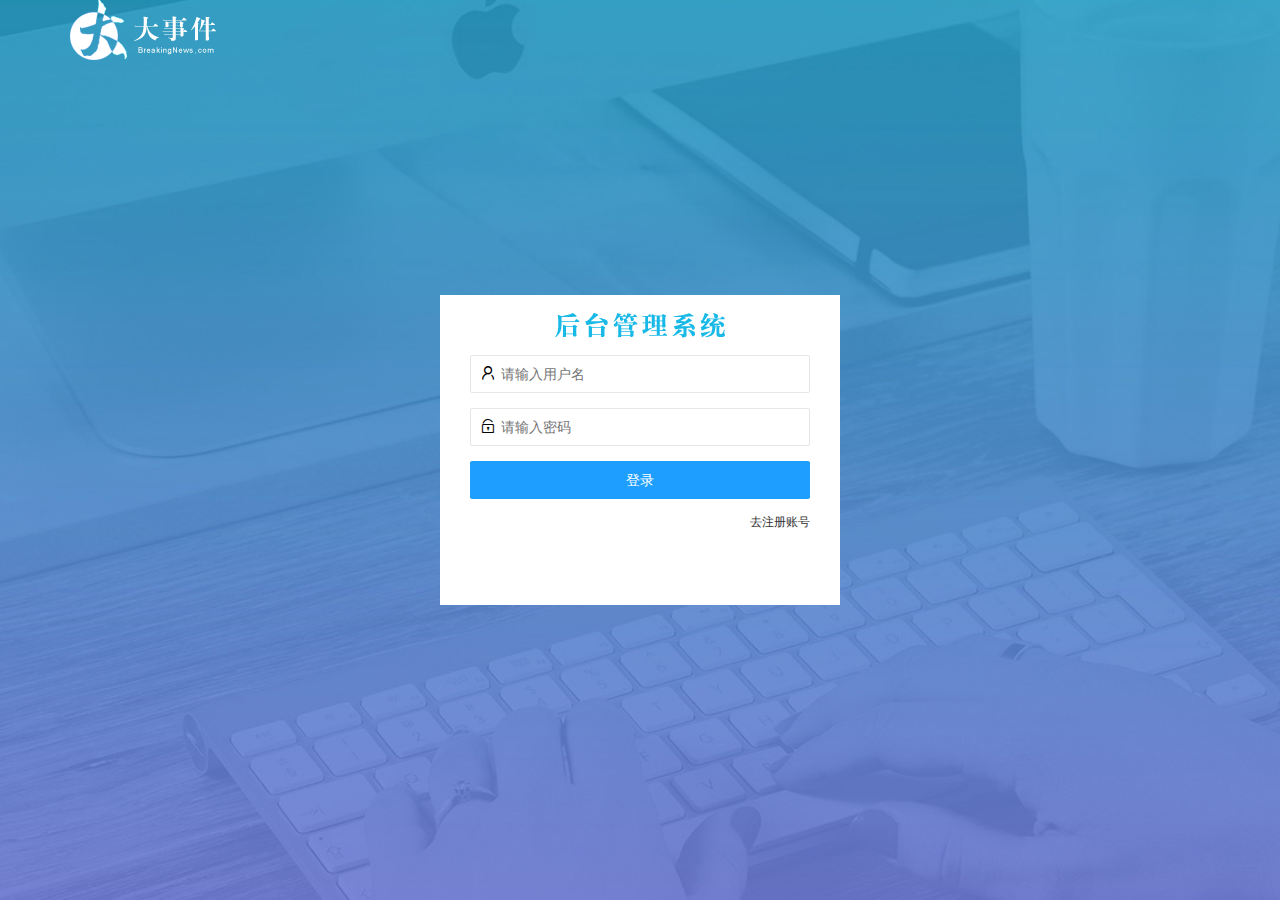
==== commit f5746e46: "登录/注册完成" ====
--- a/index.html
+++ b/index.html
@@ -9,6 +9,9 @@
   <link rel="stylesheet" href="/assets/lib/layui/css/layui.css">
   <!-- 导入自己的样式 -->
   <link rel="stylesheet" href="/assets/css/login1.css">
+  <script src="/assets/lib/jquery.js"></script>
+  <script src="/assets/lib/layui/layui.all.js"></script>
+  <script src="/assets/js/login1.js"></script>
 </head>
 
 <body>
@@ -20,6 +23,64 @@
   <!-- 登录注册区域 -->
   <div class="loginAndRegBox">
     <div class="title-box"></div>
+    <!-- 登录的div -->
+    <div class="login-box">
+      <!-- 登录的表单 -->
+      <form class="layui-form" id="form_login">
+        <!-- 用户名 -->
+        <div class="layui-form-item">
+          <i class="layui-icon layui-icon-username"></i>
+          <input type="text" name="username" required lay-verify="required" placeholder="请输入用户名" autocomplete="off"
+            class="layui-input" />
+        </div>
+        <!-- 密码 -->
+        <div class="layui-form-item">
+          <i class="layui-icon layui-icon-password"></i>
+          <input type="password" name="password" required lay-verify="required|pwd" placeholder="请输入密码"
+            autocomplete="off" class="layui-input" />
+        </div>
+        <!-- 登录按钮 -->
+        <div class="layui-form-item">
+          <!-- 注意：表单提交按钮和普通按钮的区别，就是 lay-submit 属性 -->
+          <button class="layui-btn layui-btn-fluid layui-btn-normal" lay-submit>登录</button>
+        </div>
+        <div class="layui-form-item links">
+          <a href="javascript:;" id="link_reg">去注册账号</a>
+        </div>
+      </form>
+    </div>
+    <!-- 注册的div -->
+    <div class="reg-box" style="display: none;">
+      <!-- 注册的表单 -->
+      <form class="layui-form" id="form_reg">
+        <!-- 用户名 -->
+        <div class="layui-form-item">
+          <i class="layui-icon layui-icon-username"></i>
+          <input type="text" name="username" required lay-verify="required" placeholder="请输入用户名" autocomplete="off"
+            class="layui-input" />
+        </div>
+        <!-- 密码 -->
+        <div class="layui-form-item">
+          <i class="layui-icon layui-icon-password"></i>
+          <input type="password" name="password" required lay-verify="required|pwd" placeholder="请输入密码"
+            autocomplete="off" class="layui-input" />
+        </div>
+        <!-- 密码确认框 -->
+        <div class="layui-form-item">
+          <i class="layui-icon layui-icon-password"></i>
+          <input type="password" name="repassword" required lay-verify="required|pwd|repwd" placeholder="再次确认密码"
+            autocomplete="off" class="layui-input" />
+        </div>
+        <!-- 注册按钮 -->
+        <div class="layui-form-item">
+          <!-- 注意：表单提交按钮和普通按钮的区别，就是 lay-submit 属性 -->
+          <button class="layui-btn layui-btn-fluid layui-btn-normal" lay-submit>注册</button>
+        </div>
+        <div class="layui-form-item links">
+          <a href="javascript:;" id="link_login">去登录</a>
+        </div>
+      </form>
+    </div>
   </div>
 </body>
 
--- a/assets/css/login1.css
+++ b/assets/css/login1.css
@@ -24,4 +24,31 @@
 .title-box {
     height: 60px;
     background: url('/assets/images/login_title.png')no-repeat center;
+}
+
+
+.layui-form {
+    padding: 0 30px;
+
+}
+
+.layui-form-item {
+    position: relative;
+}
+
+.layui-icon {
+    position: absolute;
+    left: 10px;
+    top: 10px;
+}
+.layui-input {
+    padding-left: 30px;
+}
+
+.links  {
+    display: flex;
+    justify-content: flex-end;
+}
+.links a {
+    font-size: 12px;
 }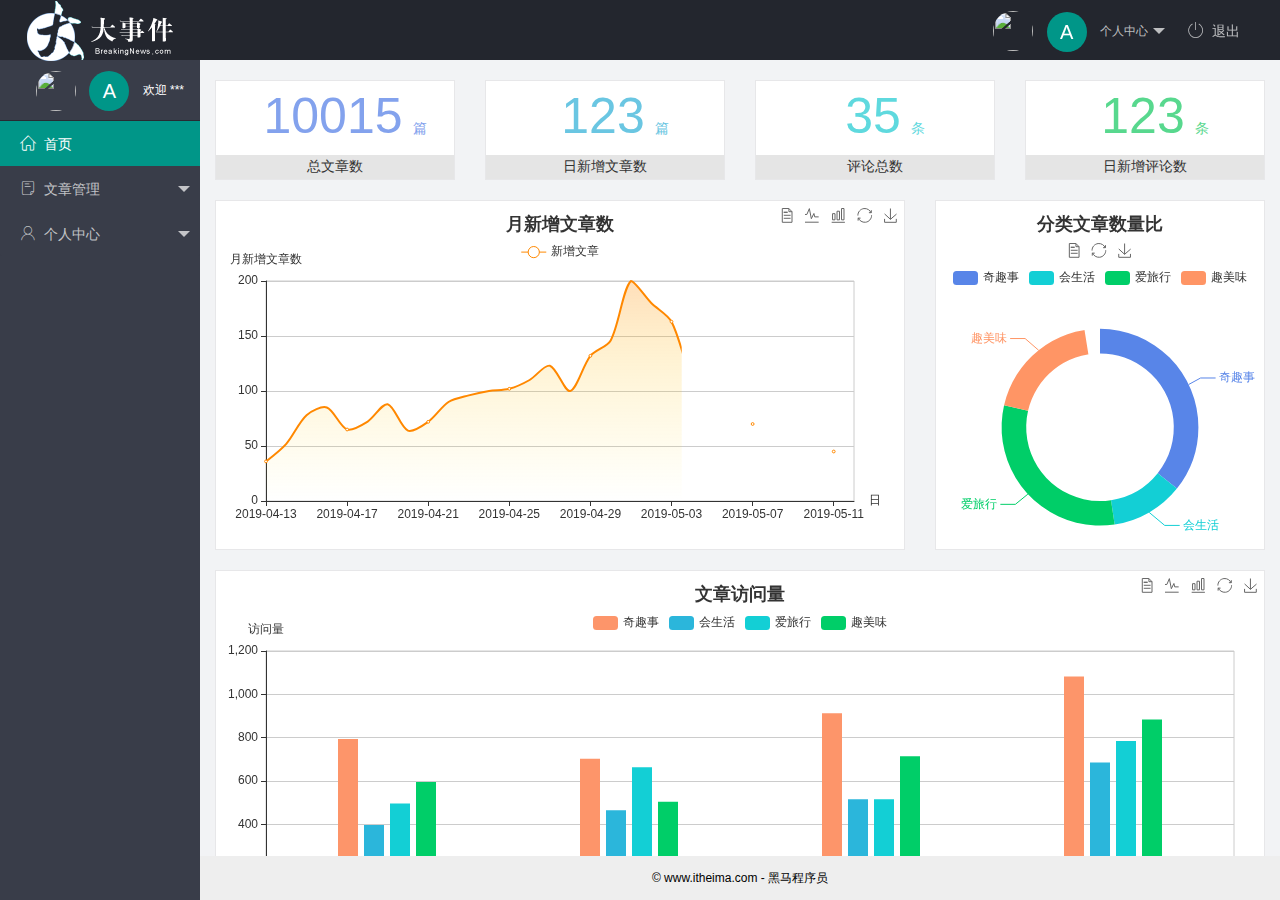
==== commit 482f24cc: "删除了原来的login.html 将自己的文件更名为login" ====
--- a/index.html
+++ b/index.html
@@ -4,84 +4,97 @@
 <head>
   <meta charset="UTF-8" />
   <meta name="viewport" content="width=device-width, initial-scale=1.0" />
-  <title>大事件-登录/注册</title>
-  <!-- 导入layui的样式 -->
-  <link rel="stylesheet" href="/assets/lib/layui/css/layui.css">
-  <!-- 导入自己的样式 -->
-  <link rel="stylesheet" href="/assets/css/login1.css">
-  <script src="/assets/lib/jquery.js"></script>
-  <script src="/assets/lib/layui/layui.all.js"></script>
-  <script src="/assets/js/login1.js"></script>
+  <title>后台主页</title>
+  <!-- 导入 layui 的样式表 -->
+  <link rel="stylesheet" href="/assets/lib/layui/css/layui.css" />
+  <!-- 导入第三方图标库 -->
+  <link rel="stylesheet" href="/assets/fonts/iconfont.css" />
+  <!-- 导入自己的样式表 -->
+  <link rel="stylesheet" href="/assets/css/index.css" />
 </head>
 
-<body>
-  <!-- 头部的logo区域 -->
-  <div class="layui-main">
-    <img src="/assets/images/logo.png" alt="">
-  </div>
+<body class="layui-layout-body">
+  <div class="layui-layout layui-layout-admin">
+    <div class="layui-header">
+      <div class="layui-logo">
+        <img src="/assets/images/logo.png" alt="" />
+      </div>
+      <!-- 头部区域（可配合layui已有的水平导航） -->
+      <ul class="layui-nav layui-layout-right">
+        <li class="layui-nav-item">
+          <a href="javascript:;" class="userinfo">
+            <img src="http://t.cn/RCzsdCq" class="layui-nav-img" />
+            <span class="text-avatar">A</span>
+            个人中心
+          </a>
+          <dl class="layui-nav-child">
+            <dd><a href="">基本资料</a></dd>
+            <dd><a href="">更换头像</a></dd>
+            <dd><a href="">重置密码</a></dd>
+          </dl>
+        </li>
+        <li class="layui-nav-item">
+          <a href=""><span class="iconfont icon-tuichu"></span>退出</a>
+        </li>
+      </ul>
+    </div>
 
-  <!-- 登录注册区域 -->
-  <div class="loginAndRegBox">
-    <div class="title-box"></div>
-    <!-- 登录的div -->
-    <div class="login-box">
-      <!-- 登录的表单 -->
-      <form class="layui-form" id="form_login">
-        <!-- 用户名 -->
-        <div class="layui-form-item">
-          <i class="layui-icon layui-icon-username"></i>
-          <input type="text" name="username" required lay-verify="required" placeholder="请输入用户名" autocomplete="off"
-            class="layui-input" />
+    <div class="layui-side layui-bg-black">
+      <div class="layui-side-scroll">
+        <div class="userinfo">
+          <img src="http://t.cn/RCzsdCq" class="layui-nav-img" />
+          <span class="text-avatar">A</span>
+          <span id="welcome">欢迎 ***</span>
         </div>
-        <!-- 密码 -->
-        <div class="layui-form-item">
-          <i class="layui-icon layui-icon-password"></i>
-          <input type="password" name="password" required lay-verify="required|pwd" placeholder="请输入密码"
-            autocomplete="off" class="layui-input" />
-        </div>
-        <!-- 登录按钮 -->
-        <div class="layui-form-item">
-          <!-- 注意：表单提交按钮和普通按钮的区别，就是 lay-submit 属性 -->
-          <button class="layui-btn layui-btn-fluid layui-btn-normal" lay-submit>登录</button>
-        </div>
-        <div class="layui-form-item links">
-          <a href="javascript:;" id="link_reg">去注册账号</a>
-        </div>
-      </form>
+        <!-- 左侧导航区域（可配合layui已有的垂直导航） -->
+        <ul class="layui-nav layui-nav-tree" lay-shrink="all">
+          <li class="layui-nav-item layui-this">
+            <a href="/home/dashboard.html" target="fm"><span class="iconfont icon-home"></span>首页</a>
+          </li>
+          <li class="layui-nav-item">
+            <a class="" href="javascript:;"><span class="iconfont icon-16"></span>文章管理</a>
+            <dl class="layui-nav-child">
+              <dd>
+                <a href="javascript:;"><i class="layui-icon layui-icon-app"></i>文章类别</a>
+              </dd>
+              <dd>
+                <a href="javascript:;"><i class="layui-icon layui-icon-app"></i>文章列表</a>
+              </dd>
+              <dd>
+                <a href="javascript:;"><i class="layui-icon layui-icon-app"></i>发布文章</a>
+              </dd>
+            </dl>
+          </li>
+          <li class="layui-nav-item">
+            <a href="javascript:;"><span class="iconfont icon-user"></span>个人中心</a>
+            <dl class="layui-nav-child">
+              <dd>
+                <a href="javascript:;"><i class="layui-icon layui-icon-app"></i>基本资料</a>
+              </dd>
+              <dd>
+                <a href="javascript:;"><i class="layui-icon layui-icon-app"></i>更换头像</a>
+              </dd>
+              <dd>
+                <a href="javascript:;"><i class="layui-icon layui-icon-app"></i>重置密码</a>
+              </dd>
+            </dl>
+          </li>
+        </ul>
+      </div>
     </div>
-    <!-- 注册的div -->
-    <div class="reg-box" style="display: none;">
-      <!-- 注册的表单 -->
-      <form class="layui-form" id="form_reg">
-        <!-- 用户名 -->
-        <div class="layui-form-item">
-          <i class="layui-icon layui-icon-username"></i>
-          <input type="text" name="username" required lay-verify="required" placeholder="请输入用户名" autocomplete="off"
-            class="layui-input" />
-        </div>
-        <!-- 密码 -->
-        <div class="layui-form-item">
-          <i class="layui-icon layui-icon-password"></i>
-          <input type="password" name="password" required lay-verify="required|pwd" placeholder="请输入密码"
-            autocomplete="off" class="layui-input" />
-        </div>
-        <!-- 密码确认框 -->
-        <div class="layui-form-item">
-          <i class="layui-icon layui-icon-password"></i>
-          <input type="password" name="repassword" required lay-verify="required|pwd|repwd" placeholder="再次确认密码"
-            autocomplete="off" class="layui-input" />
-        </div>
-        <!-- 注册按钮 -->
-        <div class="layui-form-item">
-          <!-- 注意：表单提交按钮和普通按钮的区别，就是 lay-submit 属性 -->
-          <button class="layui-btn layui-btn-fluid layui-btn-normal" lay-submit>注册</button>
-        </div>
-        <div class="layui-form-item links">
-          <a href="javascript:;" id="link_login">去登录</a>
-        </div>
-      </form>
+
+    <div class="layui-body">
+      <!-- 内容主体区域 -->
+      <iframe name="fm" src="/home/dashboard.html" frameborder="0"></iframe>
+    </div>
+
+    <div class="layui-footer">
+      <!-- 底部固定区域 -->
+      © www.itheima.com - 黑马程序员
     </div>
   </div>
+  <!-- 导入 layui 的JS文件 -->
+  <script src="/assets/lib/layui/layui.all.js"></script>
 </body>
 
 </html>--- a/assets/fonts/iconfont.css
+++ b/assets/fonts/iconfont.css
@@ -0,0 +1,37 @@
+@font-face {font-family: "iconfont";
+  src: url('iconfont.eot?t=1576139966484'); /* IE9 */
+  src: url('iconfont.eot?t=1576139966484#iefix') format('embedded-opentype'), /* IE6-IE8 */
+  url('[data-uri]') format('woff2'),
+  url('iconfont.woff?t=1576139966484') format('woff'),
+  url('iconfont.ttf?t=1576139966484') format('truetype'), /* chrome, firefox, opera, Safari, Android, iOS 4.2+ */
+  url('iconfont.svg?t=1576139966484#iconfont') format('svg'); /* iOS 4.1- */
+}
+
+.iconfont {
+  font-family: "iconfont" !important;
+  font-size: 16px;
+  font-style: normal;
+  -webkit-font-smoothing: antialiased;
+  -moz-osx-font-smoothing: grayscale;
+}
+
+.icon-home:before {
+  content: "\e6a9";
+}
+
+.icon-user:before {
+  content: "\e614";
+}
+
+.icon-pinglun:before {
+  content: "\e616";
+}
+
+.icon-tuichu:before {
+  content: "\e865";
+}
+
+.icon-16:before {
+  content: "\e615";
+}
+
--- a/assets/css/index.css
+++ b/assets/css/index.css
@@ -0,0 +1,58 @@
+.layui-footer {
+  text-align: center;
+  font-size: 12px;
+}
+
+.iconfont {
+  margin-right: 8px;
+}
+
+.layui-icon {
+  margin-right: 8px;
+  margin-left: 20px;
+}
+
+iframe {
+  width: 100%;
+  height: 100%;
+}
+
+.layui-body {
+  overflow: hidden;
+}
+
+a {
+  transition: none !important;
+}
+
+.userinfo {
+  height: 60px;
+  line-height: 60px;
+  text-align: center;
+  font-size: 12px;
+  user-select: none;
+}
+
+.layui-side-scroll .userinfo {
+  border-bottom: 1px solid #282b33;
+}
+
+.layui-nav-img {
+  width: 40px;
+  height: 40px;
+}
+
+.text-avatar {
+  display: inline-block;
+  width: 40px;
+  height: 40px;
+  background-color: #009688;
+  border-radius: 50%;
+  line-height: 40px;
+  text-align: center;
+  font-size: 20px;
+  color: #fff;
+  position: relative;
+  top: 4px;
+  margin-right: 10px;
+}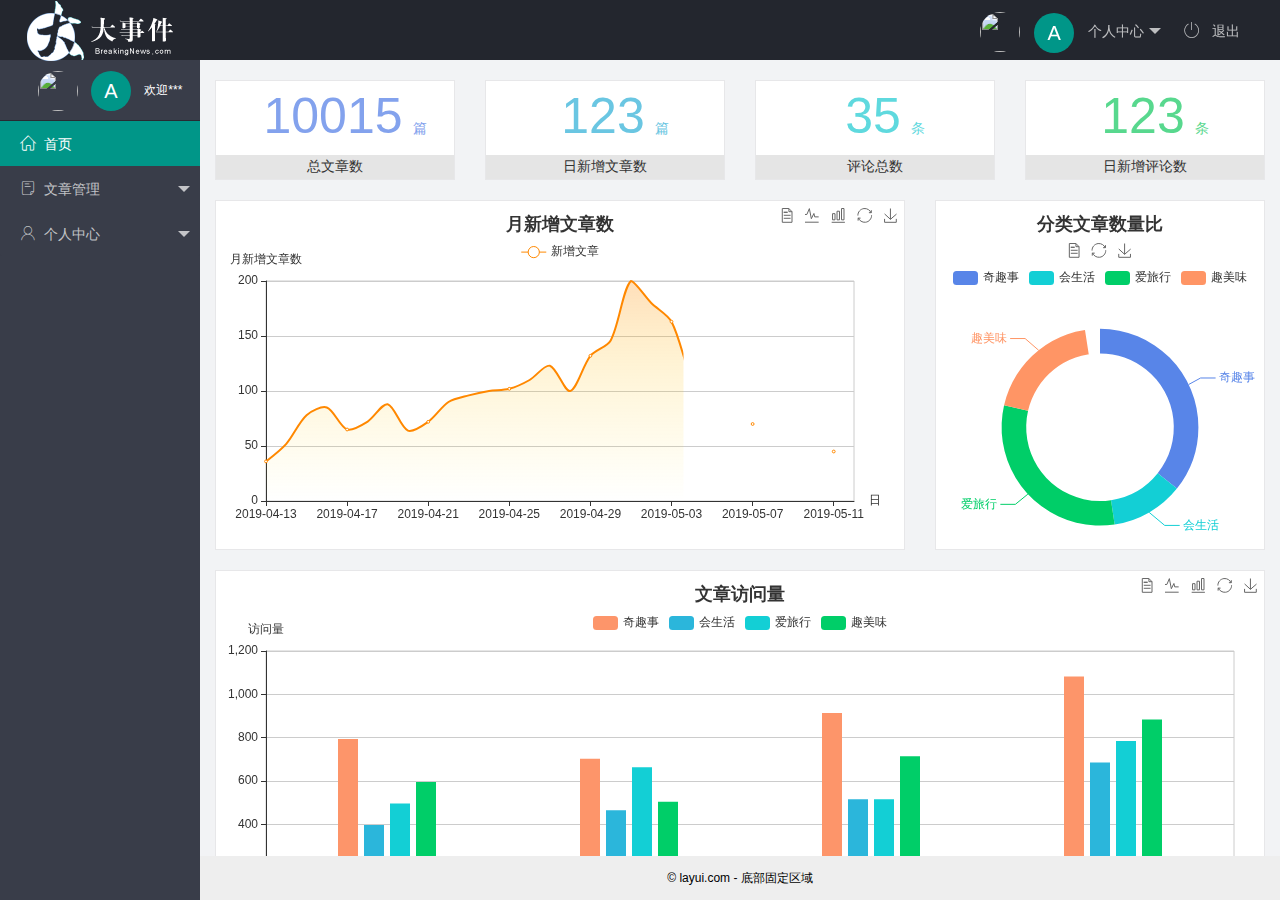
==== commit 7dd6a938: "主题框架完成" ====
--- a/index.html
+++ b/index.html
@@ -2,99 +2,95 @@
 <html lang="en">
 
 <head>
-  <meta charset="UTF-8" />
-  <meta name="viewport" content="width=device-width, initial-scale=1.0" />
-  <title>后台主页</title>
-  <!-- 导入 layui 的样式表 -->
-  <link rel="stylesheet" href="/assets/lib/layui/css/layui.css" />
-  <!-- 导入第三方图标库 -->
-  <link rel="stylesheet" href="/assets/fonts/iconfont.css" />
-  <!-- 导入自己的样式表 -->
-  <link rel="stylesheet" href="/assets/css/index.css" />
+    <meta charset="UTF-8">
+    <meta name="viewport" content="width=device-width, initial-scale=1.0">
+    <title>大事件-后台首页</title>
+    <!-- 导入layui的css文件 -->
+    <link rel="stylesheet" href="/assets/lib/layui/css/layui.css">
+    <!-- 导入第三方图标库 -->
+    <link rel="stylesheet" href="/assets/fonts/iconfont.css">
+    <!-- 导入自己的css文件 -->
+    <link rel="stylesheet" href="/assets/css/index1.css">
 </head>
 
 <body class="layui-layout-body">
-  <div class="layui-layout layui-layout-admin">
-    <div class="layui-header">
-      <div class="layui-logo">
-        <img src="/assets/images/logo.png" alt="" />
-      </div>
-      <!-- 头部区域（可配合layui已有的水平导航） -->
-      <ul class="layui-nav layui-layout-right">
-        <li class="layui-nav-item">
-          <a href="javascript:;" class="userinfo">
-            <img src="http://t.cn/RCzsdCq" class="layui-nav-img" />
-            <span class="text-avatar">A</span>
-            个人中心
-          </a>
-          <dl class="layui-nav-child">
-            <dd><a href="">基本资料</a></dd>
-            <dd><a href="">更换头像</a></dd>
-            <dd><a href="">重置密码</a></dd>
-          </dl>
-        </li>
-        <li class="layui-nav-item">
-          <a href=""><span class="iconfont icon-tuichu"></span>退出</a>
-        </li>
-      </ul>
+    <div class="layui-layout layui-layout-admin">
+        <div class="layui-header">
+            <div class="layui-logo">
+                <img src="/assets/images/logo.png" alt="">
+            </div>
+            <!-- 头部区域（可配合layui已有的水平导航） -->
+            <ul class="layui-nav layui-layout-right">
+                <li class="layui-nav-item">
+                    <a href="javascript:;" class="uesrinfo">
+                        <img src="http://t.cn/RCzsdCq" class="layui-nav-img">
+                        <span class="text-avatar">A</span>
+                        个人中心
+                    </a>
+                    <dl class="layui-nav-child">
+                        <dd><a href="">基本资料</a></dd>
+                        <dd><a href="">更换头像</a></dd>
+                        <dd><a href="">重置密码</a></dd>
+                    </dl>
+                </li>
+                <li class="layui-nav-item"><a href="">
+                        <span class="iconfont icon-tuichu"></span>
+                        退出
+                    </a>
+                </li>
+            </ul>
+        </div>
+
+        <div class="layui-side layui-bg-black">
+            <div class="layui-side-scroll">
+                <div class="userinfo">
+                    <img src="http://t.cn/RCzsdCq" class="layui-nav-img">
+                    <span class="text-avatar">A</span>
+                    <span id="welcome">欢迎***</span>
+                </div>
+                <!-- 左侧导航区域（可配合layui已有的垂直导航） -->
+                <ul class="layui-nav layui-nav-tree" lay-shrink="all">
+                    <li class="layui-nav-item layui-this"><a href="/home/dashboard.html" target="fm">
+                            <span class="iconfont icon-home"></span>首页</a></li>
+                    <li class="layui-nav-item ">
+                        <a class="" href="javascript:;"><span class="iconfont icon-16"></span>文章管理</a>
+                        <dl class="layui-nav-child">
+                            <dd><a href="javascript:;">
+                                    <i class="layui-icon layui-icon-list"></i>文章类别</a></dd>
+                            <dd><a href="javascript:;">
+                                    <i class="layui-icon layui-icon-list"></i>文章列表</a></dd>
+                            <dd><a href="javascript:;">
+                                    <i class="layui-icon layui-icon-list"></i>发布文章</a></dd>
+                        </dl>
+                    </li>
+                    <li class="layui-nav-item">
+                        <a href="javascript:;"><span class="iconfont icon-user"></span>个人中心</a>
+                        <dl class="layui-nav-child">
+                            <dd><a href="javascript:;">
+                                    <i class="layui-icon layui-icon-app"></i> 基本资料</a></dd>
+                            <dd><a href="javascript:;">
+                                    <i class="layui-icon layui-icon-app"></i> 更换头像</a></dd>
+                            <dd><a href="javascript:;">
+                                    <i class="layui-icon layui-icon-app"></i> 重置密码</a></dd>
+                        </dl>
+                    </li>
+                </ul>
+            </div>
+        </div>
+
+        <div class="layui-body">
+            <!-- 内容主体区域 -->
+            <iframe name="fm" src="/home/dashboard.html" frameborder="0"></iframe>
+        </div>
+
+        <div class="layui-footer">
+            <!-- 底部固定区域 -->
+            © layui.com - 底部固定区域
+        </div>
     </div>
-
-    <div class="layui-side layui-bg-black">
-      <div class="layui-side-scroll">
-        <div class="userinfo">
-          <img src="http://t.cn/RCzsdCq" class="layui-nav-img" />
-          <span class="text-avatar">A</span>
-          <span id="welcome">欢迎 ***</span>
-        </div>
-        <!-- 左侧导航区域（可配合layui已有的垂直导航） -->
-        <ul class="layui-nav layui-nav-tree" lay-shrink="all">
-          <li class="layui-nav-item layui-this">
-            <a href="/home/dashboard.html" target="fm"><span class="iconfont icon-home"></span>首页</a>
-          </li>
-          <li class="layui-nav-item">
-            <a class="" href="javascript:;"><span class="iconfont icon-16"></span>文章管理</a>
-            <dl class="layui-nav-child">
-              <dd>
-                <a href="javascript:;"><i class="layui-icon layui-icon-app"></i>文章类别</a>
-              </dd>
-              <dd>
-                <a href="javascript:;"><i class="layui-icon layui-icon-app"></i>文章列表</a>
-              </dd>
-              <dd>
-                <a href="javascript:;"><i class="layui-icon layui-icon-app"></i>发布文章</a>
-              </dd>
-            </dl>
-          </li>
-          <li class="layui-nav-item">
-            <a href="javascript:;"><span class="iconfont icon-user"></span>个人中心</a>
-            <dl class="layui-nav-child">
-              <dd>
-                <a href="javascript:;"><i class="layui-icon layui-icon-app"></i>基本资料</a>
-              </dd>
-              <dd>
-                <a href="javascript:;"><i class="layui-icon layui-icon-app"></i>更换头像</a>
-              </dd>
-              <dd>
-                <a href="javascript:;"><i class="layui-icon layui-icon-app"></i>重置密码</a>
-              </dd>
-            </dl>
-          </li>
-        </ul>
-      </div>
-    </div>
-
-    <div class="layui-body">
-      <!-- 内容主体区域 -->
-      <iframe name="fm" src="/home/dashboard.html" frameborder="0"></iframe>
-    </div>
-
-    <div class="layui-footer">
-      <!-- 底部固定区域 -->
-      © www.itheima.com - 黑马程序员
-    </div>
-  </div>
-  <!-- 导入 layui 的JS文件 -->
-  <script src="/assets/lib/layui/layui.all.js"></script>
+    <!-- 导入layui的js文件 -->
+    <script src="/assets/lib/layui/layui.all.js"></script>
+    <script src="/assets/js/index1.js"></script>
 </body>
 
 </html>--- a/assets/css/index1.css
+++ b/assets/css/index1.css
@@ -0,0 +1,61 @@
+.layui-footer {
+    text-align: center;
+    font-size: 12px;
+}
+
+.iconfont {
+    margin-right: 8px;
+}
+
+.layui-icon {
+    margin-right: 8px;
+    margin-left: 20px;
+}
+
+iframe {
+    width: 100%;
+    height: 100%;
+}
+
+.layui-body {
+    overflow: hidden;
+}
+
+a {
+    transition: none !important;
+}
+
+.userinfo {
+    height: 60px;
+    line-height: 60px;
+    text-align: center;
+    font-size: 12px;
+    user-select: none;
+}
+
+.layui-side-scroll .userinfo {
+    border-bottom: 1px solid #282b33;
+}
+
+
+.layui-nav-img {
+    width: 40px;
+    height: 40px;
+  }
+
+
+.text-avatar {
+    display: inline-block;
+    width: 40px;
+    height: 40px;
+    background-color: #009688;
+    border-radius: 50%;
+    line-height: 40px;
+    text-align: center;
+    font-size: 20px;
+    color: #fff;
+    position: relative;
+    top: 4px;
+    margin-right: 10px;
+}
+
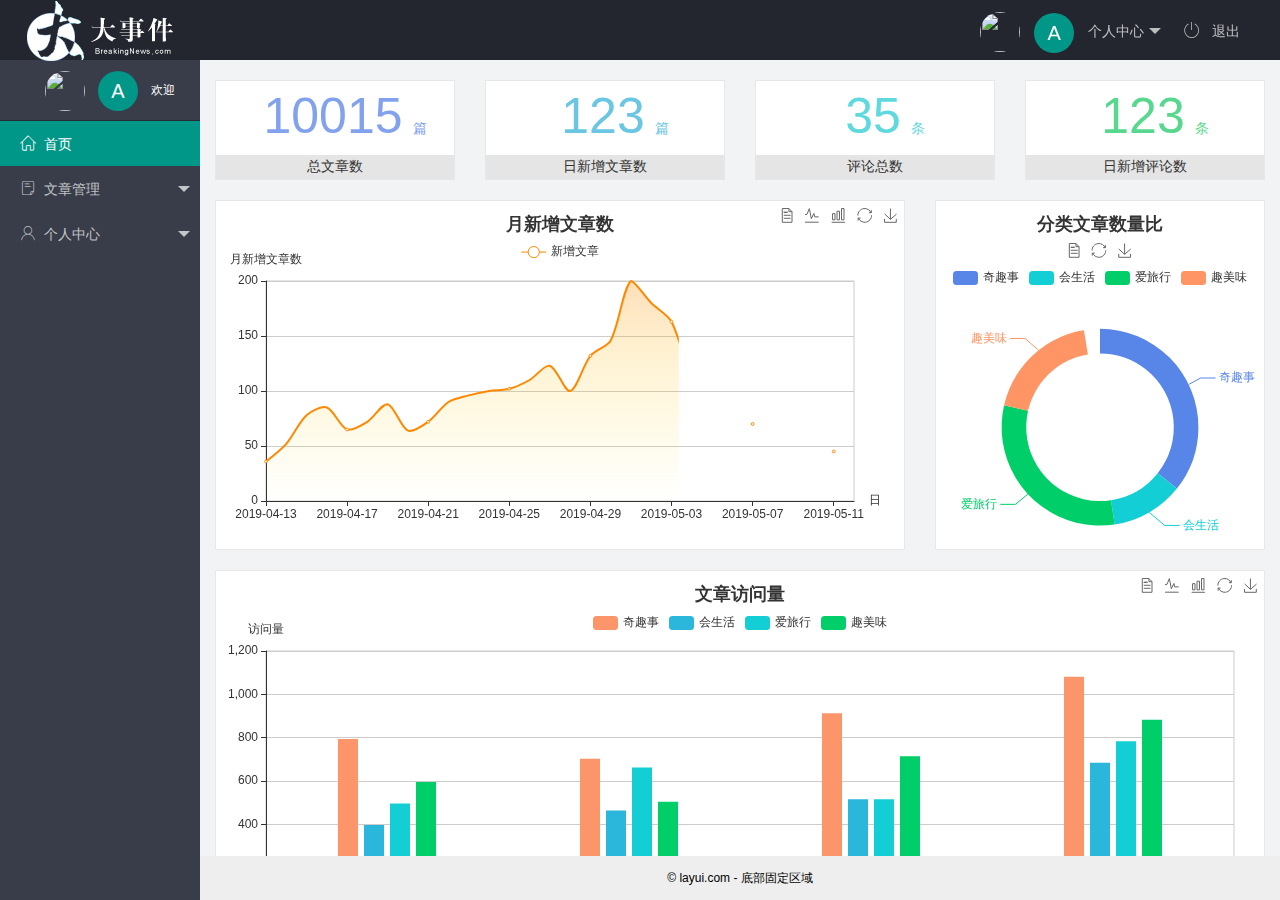
==== commit 4a4aaa5e: "完成了主页的功能" ====
--- a/index.html
+++ b/index.html
@@ -33,7 +33,7 @@
                         <dd><a href="">重置密码</a></dd>
                     </dl>
                 </li>
-                <li class="layui-nav-item"><a href="">
+                <li class="layui-nav-item"><a href="javascript:;" id="btnLogout">
                         <span class="iconfont icon-tuichu"></span>
                         退出
                     </a>
@@ -46,7 +46,7 @@
                 <div class="userinfo">
                     <img src="http://t.cn/RCzsdCq" class="layui-nav-img">
                     <span class="text-avatar">A</span>
-                    <span id="welcome">欢迎***</span>
+                    <span id="welcome">欢迎</span>
                 </div>
                 <!-- 左侧导航区域（可配合layui已有的垂直导航） -->
                 <ul class="layui-nav layui-nav-tree" lay-shrink="all">
@@ -90,6 +90,8 @@
     </div>
     <!-- 导入layui的js文件 -->
     <script src="/assets/lib/layui/layui.all.js"></script>
+    <script src="/assets/lib/jquery.js"></script>
+    <script src="/assets/js/baseAPI.js"></script>
     <script src="/assets/js/index1.js"></script>
 </body>
 
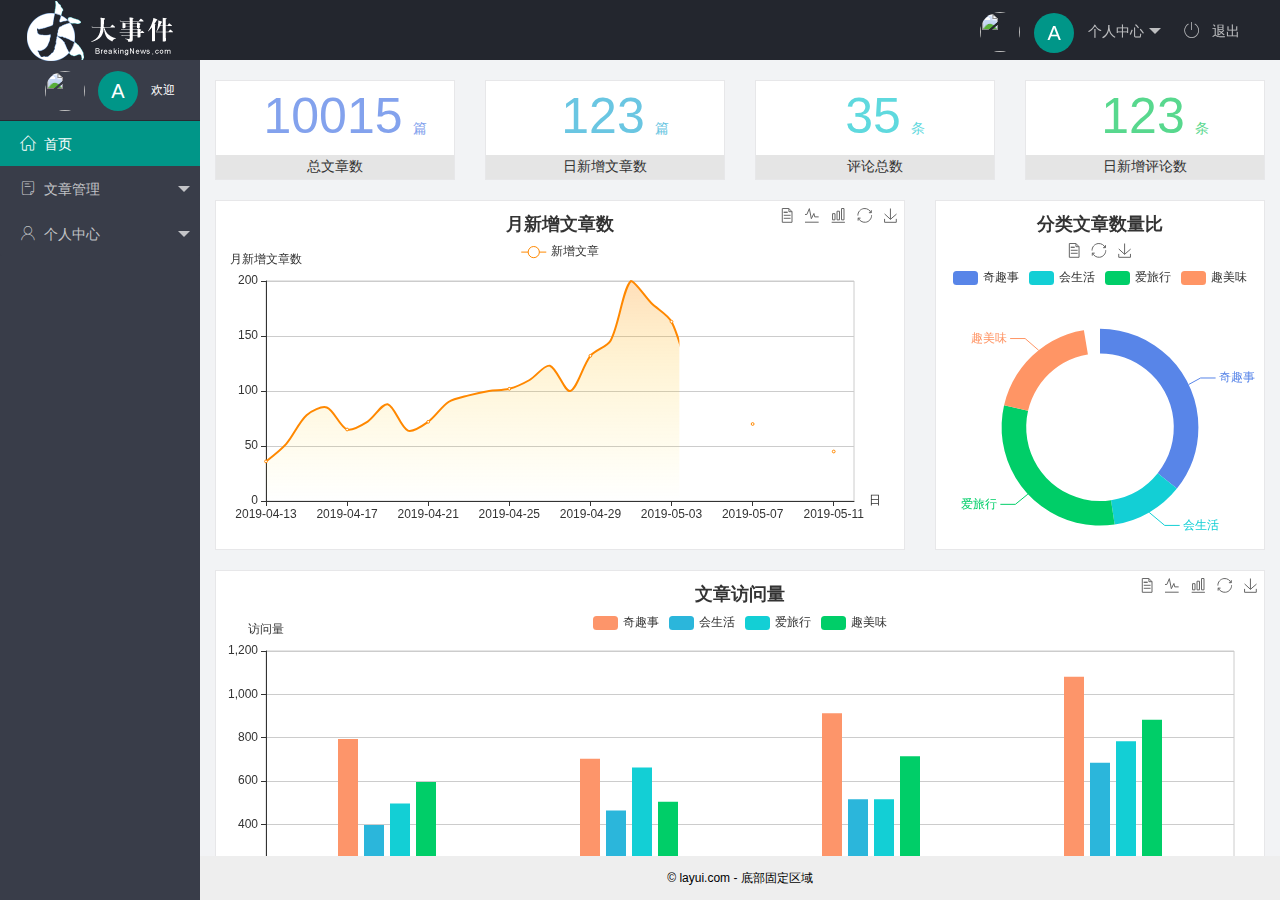
==== commit b71ae0ea: "第二天代码完成" ====
--- a/index.html
+++ b/index.html
@@ -28,9 +28,9 @@
                         个人中心
                     </a>
                     <dl class="layui-nav-child">
-                        <dd><a href="">基本资料</a></dd>
-                        <dd><a href="">更换头像</a></dd>
-                        <dd><a href="">重置密码</a></dd>
+                        <dd><a href="/user/user_info.html" target="fm">基本资料</a></dd>
+                        <dd><a href="/user/user_avatar.html" target="fm">更换头像</a></dd>
+                        <dd><a href="/user/user_pwd.html" target="fm">重置密码</a></dd>
                     </dl>
                 </li>
                 <li class="layui-nav-item"><a href="javascript:;" id="btnLogout">
@@ -66,11 +66,11 @@
                     <li class="layui-nav-item">
                         <a href="javascript:;"><span class="iconfont icon-user"></span>个人中心</a>
                         <dl class="layui-nav-child">
-                            <dd><a href="javascript:;">
+                            <dd><a href="/user/user_info.html" target="fm">
                                     <i class="layui-icon layui-icon-app"></i> 基本资料</a></dd>
-                            <dd><a href="javascript:;">
+                            <dd><a href="/user/user_avatar.html" target="fm">
                                     <i class="layui-icon layui-icon-app"></i> 更换头像</a></dd>
-                            <dd><a href="javascript:;">
+                            <dd><a href="/user/user_pwd.html" target="fm">
                                     <i class="layui-icon layui-icon-app"></i> 重置密码</a></dd>
                         </dl>
                     </li>
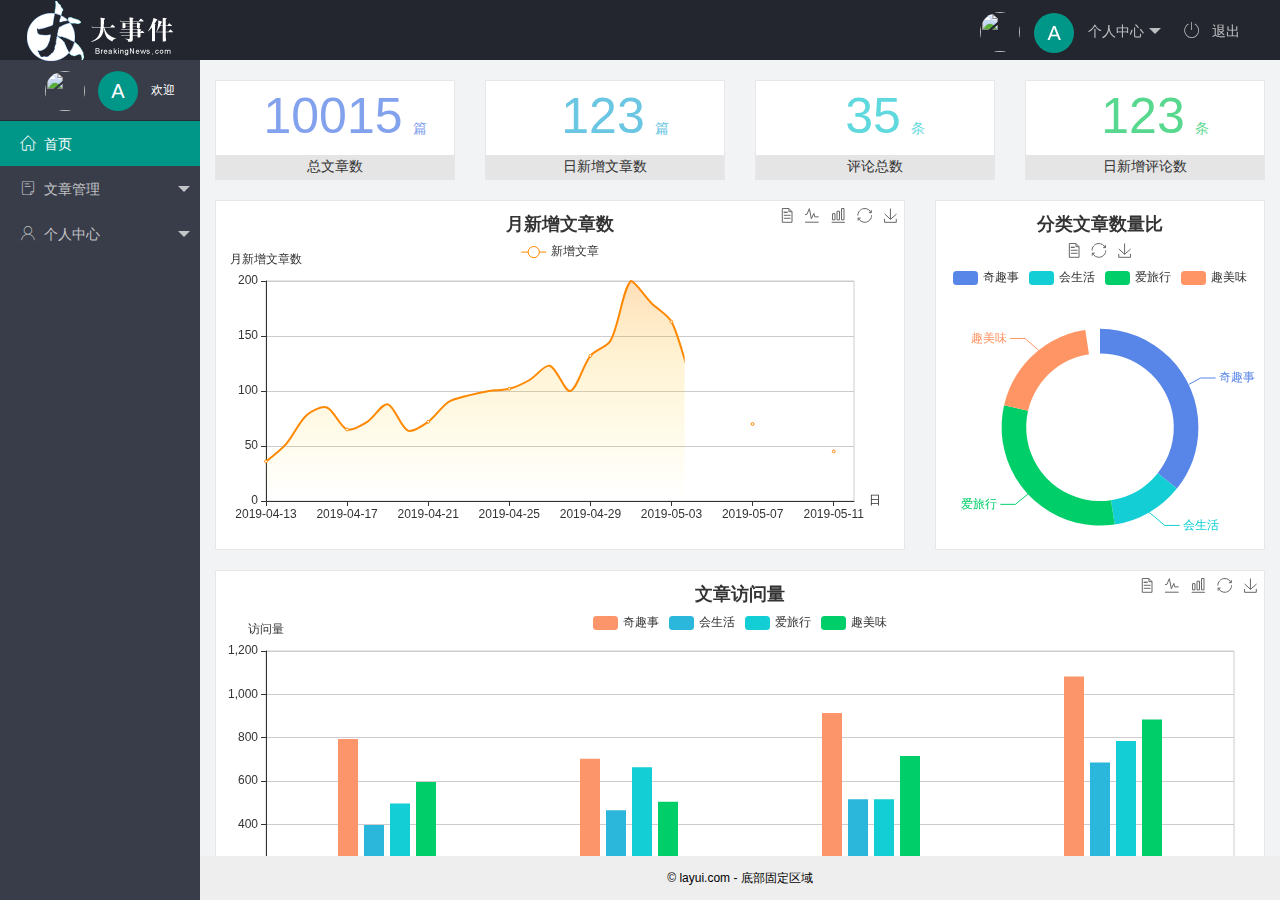
==== commit e1e0d74e: "文章列表渲染完成" ====
--- a/index.html
+++ b/index.html
@@ -55,9 +55,9 @@
                     <li class="layui-nav-item ">
                         <a class="" href="javascript:;"><span class="iconfont icon-16"></span>文章管理</a>
                         <dl class="layui-nav-child">
-                            <dd><a href="javascript:;">
+                            <dd><a href="/article/art_cate.html" target="fm">
                                     <i class="layui-icon layui-icon-list"></i>文章类别</a></dd>
-                            <dd><a href="javascript:;">
+                            <dd><a href="/article/art_list.html" target="fm">
                                     <i class="layui-icon layui-icon-list"></i>文章列表</a></dd>
                             <dd><a href="javascript:;">
                                     <i class="layui-icon layui-icon-list"></i>发布文章</a></dd>
